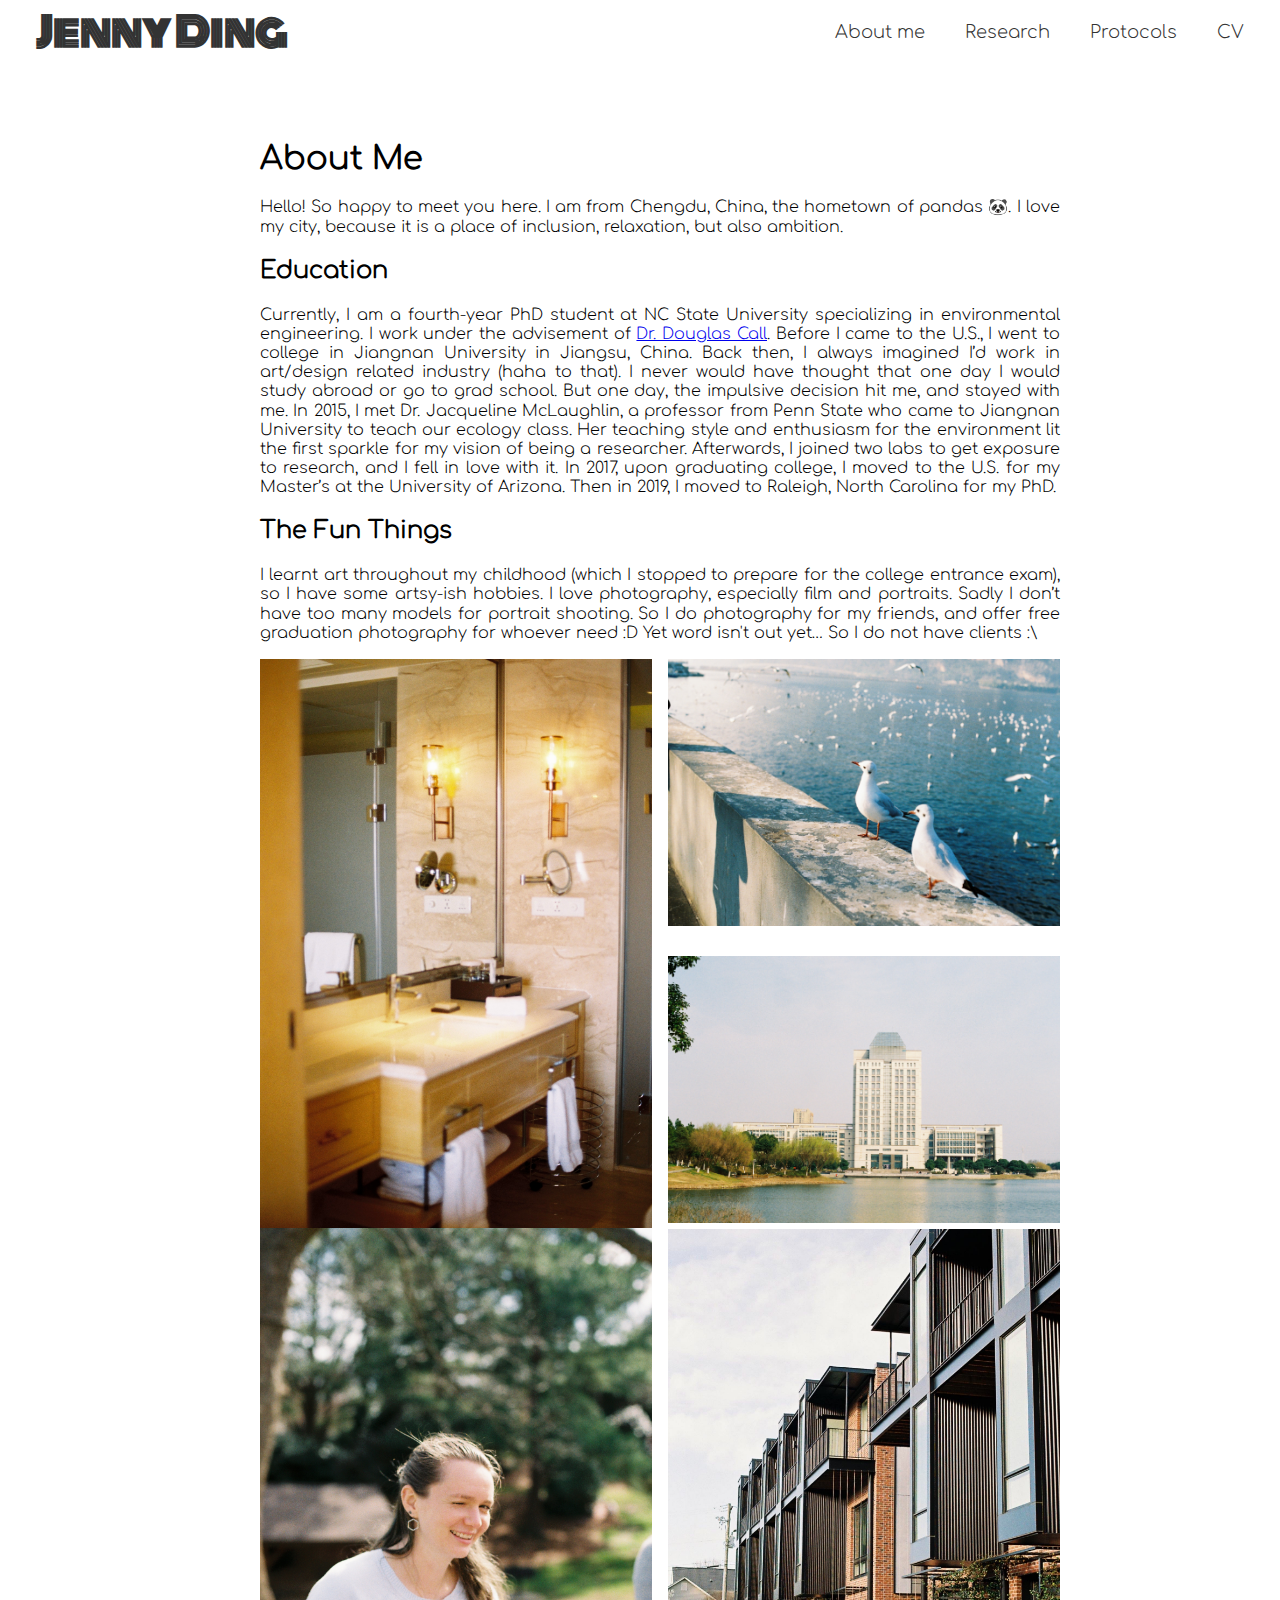
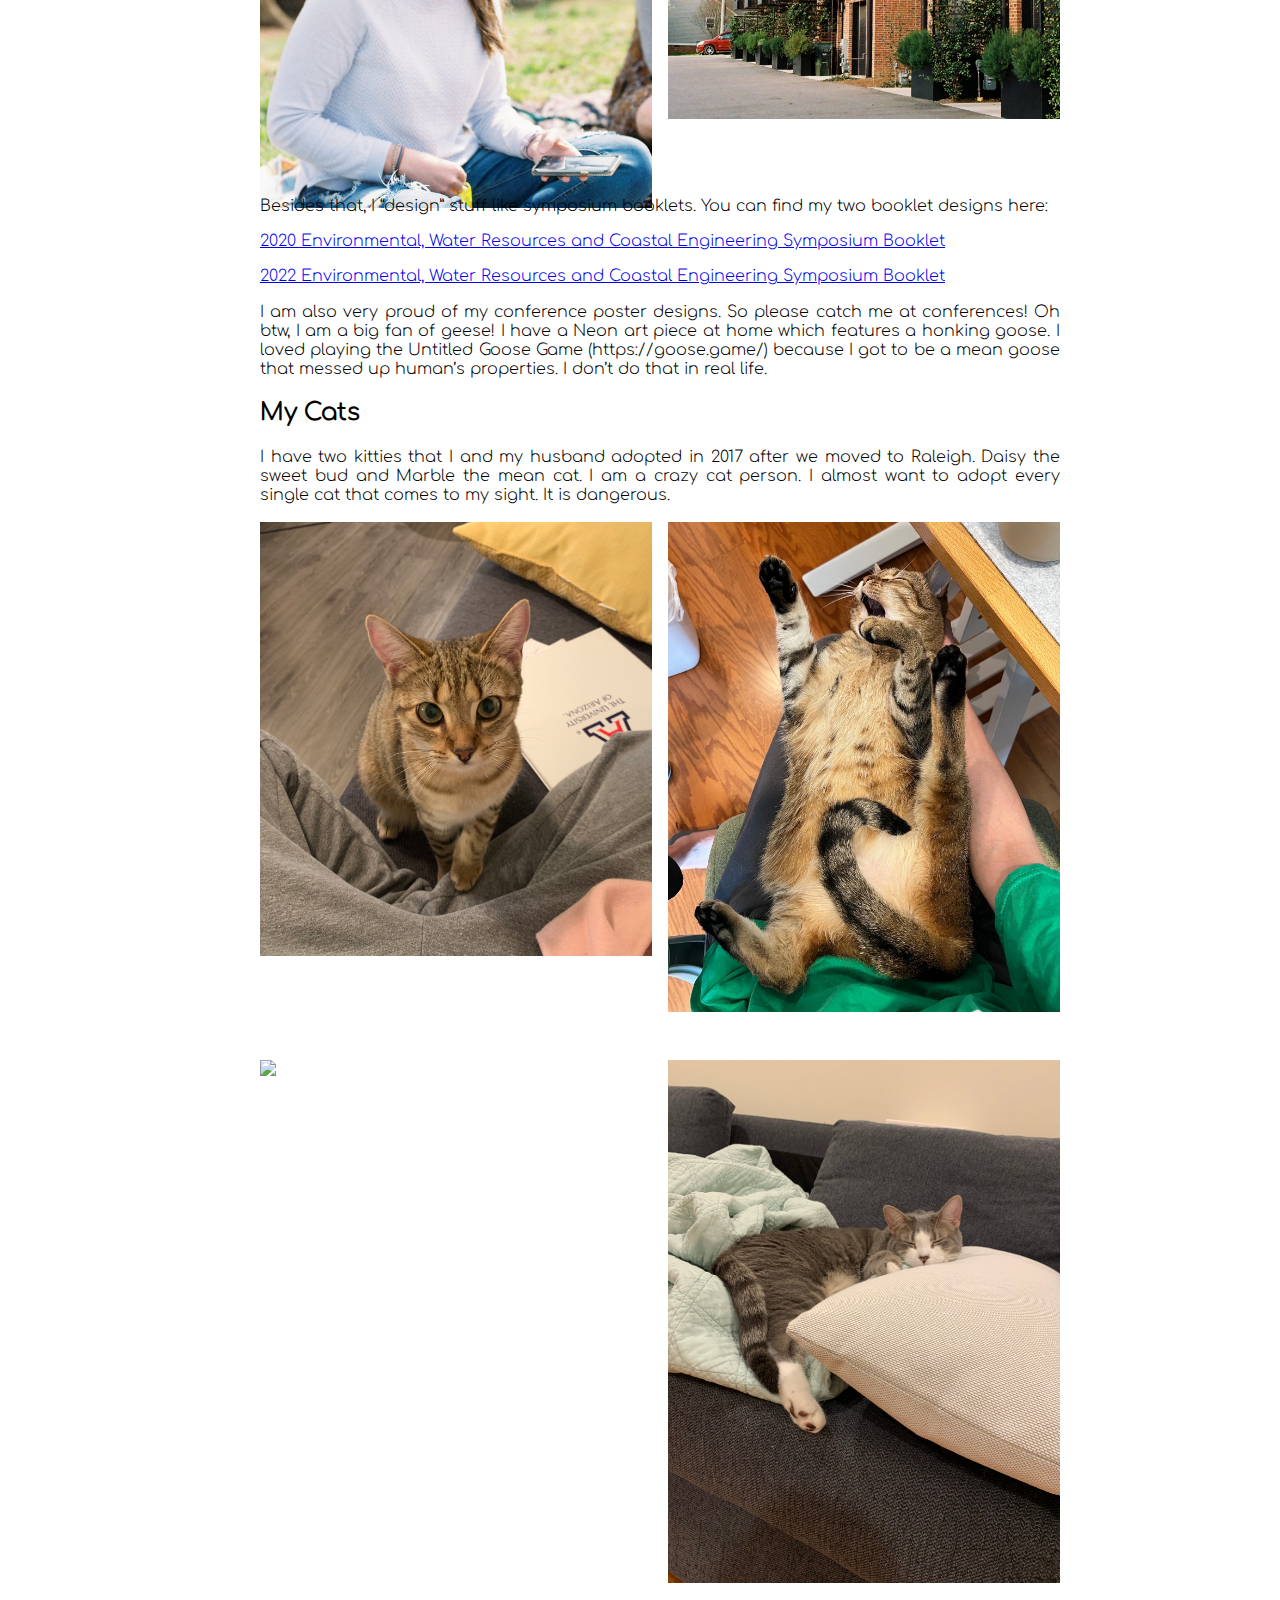
==== about.html @ 1777fb67 "Add protocols" ====
<!DOCTYPE html>
<html>

<head>
    <title>Jenny Ding</title>
    <meta name="viewport" content="width=device-width,initial-scale=1">
    <style>
        @import url('https://fonts.googleapis.com/css2?family=Monoton&display=swap');
    </style>
    <link rel="stylesheet" href="./styles.css">
</head>

<body>
    <div class="topnav">
        <a class="name" href="./index.html">Jenny Ding</a>
        <div class="restnav">
            <a href="https://drive.google.com/file/d/19vHNcDlh06zVqqDDx672sf7LNpRK-oci/view">CV</a>
            <a href="./protocols.html">Protocols</a>
            <a href="./research.html">Research</a>
            <a href="./about.html">About me</a>
        </div>
    </div>

    <div class="content">
        <div class="content-section">
            <h1>About Me</h1>
            <p>Hello! So happy to meet you here. I am from Chengdu, China, the hometown of pandas
                🐼. I love my city, because it is a place of inclusion, relaxation, but also
                ambition.
            </p>

            <h2>Education</h2>
            <p>Currently, I am a fourth-year PhD student at NC State University specializing in
                environmental engineering. I work under the advisement of <a
                    href="https://sites.google.com/ncsu.edu/the-call-lab/home">Dr. Douglas Call</a>.
                Before I came to the U.S., I went
                to college in Jiangnan University in Jiangsu, China. Back then, I always imagined I’d
                work in art/design related industry (haha to that). I never would have thought that one
                day I would study abroad or go to grad school. But one day, the impulsive decision hit
                me, and stayed with me. In 2015, I met Dr. Jacqueline McLaughlin, a professor from
                Penn State who came to Jiangnan University to teach our ecology class. Her teaching
                style and enthusiasm for the environment lit the first sparkle for my vision of being a
                researcher. Afterwards, I joined two labs to get exposure to research, and I fell in love
                with it. In 2017, upon graduating college, I moved to the U.S. for my Master’s at the
                University of Arizona. Then in 2019, I moved to Raleigh, North Carolina for my PhD.
            </p>

            <h2>The Fun Things</h2>
            <p>I learnt art throughout my childhood (which I stopped to prepare for the college entrance
                exam), so I have some artsy-ish hobbies. I love photography, especially film
                and portraits. Sadly I don’t have too many models for portrait shooting. So I do
                photography for my friends, and offer free graduation photography for whoever need :D
                Yet word isn't out yet… So I do not have clients :\
            </p>
            <p>

            <div class="photo-grid">
                <img class="washroom" src="./assets/washroom.jpg" />
                <img class="birds" src="./assets/birds.jpg" />
                <img class="school" src="./assets/school.jpg" />
                <img class="friend" src="./assets/friend.jpg" />
                <img class="houses" src="./assets/houses.jpg" />
            </div>
            </p>
            <p>
                Besides that, I “design” stuff like symposium booklets. You can find my two booklet
                designs here:
            </p>
            <p>
                <a href="https://www.ccee.ncsu.edu/wp-content/uploads/2020/03/EWC-Symposium-Booklet-E-
                Version.pdf">2020 Environmental, Water Resources and Coastal Engineering Symposium Booklet</a>
            </p>
            <p>
                <a href="https://www.ccee.ncsu.edu/wp-content/uploads/2022/03/EWC-Symposium-Booklet-E-
                version.pdf">2022 Environmental, Water Resources and Coastal Engineering Symposium Booklet</a>
            </p>
            </p>
            <p>
                I am also very proud of my conference poster designs. So please catch me at
                conferences!

                Oh btw, I am a big fan of geese! I have a Neon art piece at home which features a
                honking goose. I loved playing the Untitled Goose Game (https://goose.game/) because
                I got to be a mean goose that messed up human’s properties. I don’t do that in real life.
            </p>

            <h2>My Cats</h2>
            <p>
                I have two kitties that I and my husband adopted in 2017 after we moved to Raleigh.
                Daisy the sweet bud and Marble the mean cat. I am a crazy cat person. I almost want to
                adopt every single cat that comes to my sight. It is dangerous.
            </p>
            <div class="kitty-grid">
                <img class="daisy1" src="./assets/daisy1.jpg" />
                <img class="daisy2" src="./assets/daisy2.jpg" />
                <img class="marble1" src="./assets/marble1.jpg" />
                <img class="marble2" src="./assets/marble2.jpg" />
            </div>
        </div>
    </div>
</body>

</html>
---- styles.css ----
@font-face {
	font-family: "Comfortaa Light";
	src: url('Comfortaa-Light.ttf');
}

@font-face {
	font-family: "Source Code Pro Light";
	src: url('SourceCodePro-Light.ttf');
}

html {
	height: 100%;
}

* {
	box-sizing: border-box;
	border: none;
	font-family: "Comfortaa Light", sans-serif;
	margin: 0;
	padding: 0;
	line-height: 1.2;
}

p {
	margin-bottom: 16px;
}

menu, ol, ul, li {
	padding-left: 0;
}

.home-container {
	position: relative;
	padding-top: 200px;
}

.major {
	display: flex;
	flex-direction: column;
	align-items: center;
}

.major h1 {
	color: #484855;
	font-family: "Source Code Pro Light"
}

.major h4 {
	padding-top: 10px;
	color: #484855;
	font-family: "Source Code Pro Light"
}

.profile-pic {
	width: 200px;
	margin-bottom: 23px;
}

.external-links {
	display: flex;
	flex-direction: row;
	justify-content: center;
	margin: 10px 0;
	padding-top: 22px;
}

.external-links a {
	text-decoration: none;
	padding: 0 10px;
	margin: 19px 0;
	color: #485455;
}

.page-links {
	display: flex;
	flex-direction: row;
	justify-content: center;
	padding-top: 22px;
}

.page-links ul li {
	display: inline-block;
	margin: 0px 23px;
	padding: 2px;
	border-radius: 4px;
}

.page-links ul li a {
	text-decoration: none;
	color: #9abac1fa;
	font-family: "Source Code Pro Light"
}

.sidebar {
	position: fixed;
	width: 200px;
	height: calc(100% - 120px);
	left: 50px;
	overflow: auto;
	padding-top: 180px;
}
.sidebar ul {
	margin-top: 16px;
	list-style-type: none;
	padding: 0;
}
.sidebar ul li a {
	display: block;
	padding: 10px 20px;
	color: #333;
	text-decoration: none;
}
.sidebar ul li a:hover {
	background-color: #ddd;
}
.content {
	margin-left: 260px;
	padding: 0px 0px 100px 0px;
	width: 800px;
	margin-right: auto;
	position: relative;
	top: 100px;
}

.content div {
	scroll-margin-top: 140px;
}

.topnav {
	overflow: hidden;
	position: fixed;
	top: 0;
	width: 100%;
	padding: 20px 16px;
	box-sizing: border-box;
	background-color: white;
	z-index: 9999;
}

.restnav {
	display: flex;
	flex-direction: row-reverse;
}

.topnav a {
	float: right;
	display: block;
	color: #333;
	padding: 0 20px;
	font-size: 18px;
	text-decoration: none;
	line-height: 24px;
}

.topnav .name {
	float: left;
	font-size: 40px;
	font-weight: bold;
	font-family: 'Monoton', cursive;
}

.content-section {
	margin-top: 40px;
}

.content-section h1 {
	margin: 20px 0px;
}

.content-section h2 {
	margin: 20px 0px;
}

.content-section p {
	text-align: justify;
	text-justify: inter-word;
}

/* About Gallery */
.photo-grid{
	display: grid;
	gap: 1rem;
	grid-template-columns: 1fr 1fr;
	grid-template-rows: 1fr 1fr 1fr 1fr;
	height: 1122px;
}

.photo-grid img {
	width: 100%;
	object-fit: cover;
	min-width: 0;
	min-height: 0;
}

.kitty-grid{
	display: grid;
	gap: 1rem;
	grid-template-columns: 1fr 1fr;
	grid-template-rows: 1fr 1fr ;
}

.kitty-grid img {
	width: 100%;
}

.washroom {
	grid-row: 1 / 2;
	grid-column: 1 / 2;
} 

.birds {
	grid-row: 1 / 2;
	grid-column: 2 / 3;
}

.school {
	grid-row: 2 / 3;
	grid-column: 2 / 3;
	margin-top: 13px;
}

.friend {
	grid-row: 3 / -1;
	grid-column: 1 / 2;
}

.houses {
	grid-row: 3 / -1;
	grid-column: 2 / 3;
	margin-top: 1px;
}

@media screen and (max-width: 768px) {

	.container {
		padding-top: 100px;
	}

	.page-links {
		font-size: 12px;
	}

	.sidebar {
		display: none;
	}
	
	.topnav {
		display: flex;
		flex-direction: column;
		align-items: center;
	}

	.topnav .name {
		margin-bottom: 20px;
	}

	.topnav a {
		margin: 4px 0px;
		font-size: 14px;
		padding: 0px 15px;
	}

	.content {
		margin-left: 0px;
		padding: 0px 25px;
		top: 0px;
		width: revert;
	}

	.content div:first-child {
		padding-top: 115px;
	}

	.content-section h2 {
		text-align: center;
	}

	.photo-grid {
		display: block;
		width: 100%;
		height: revert;
	}

	.kitty-grid{
		display: block;
		width: 100%;
	}
}
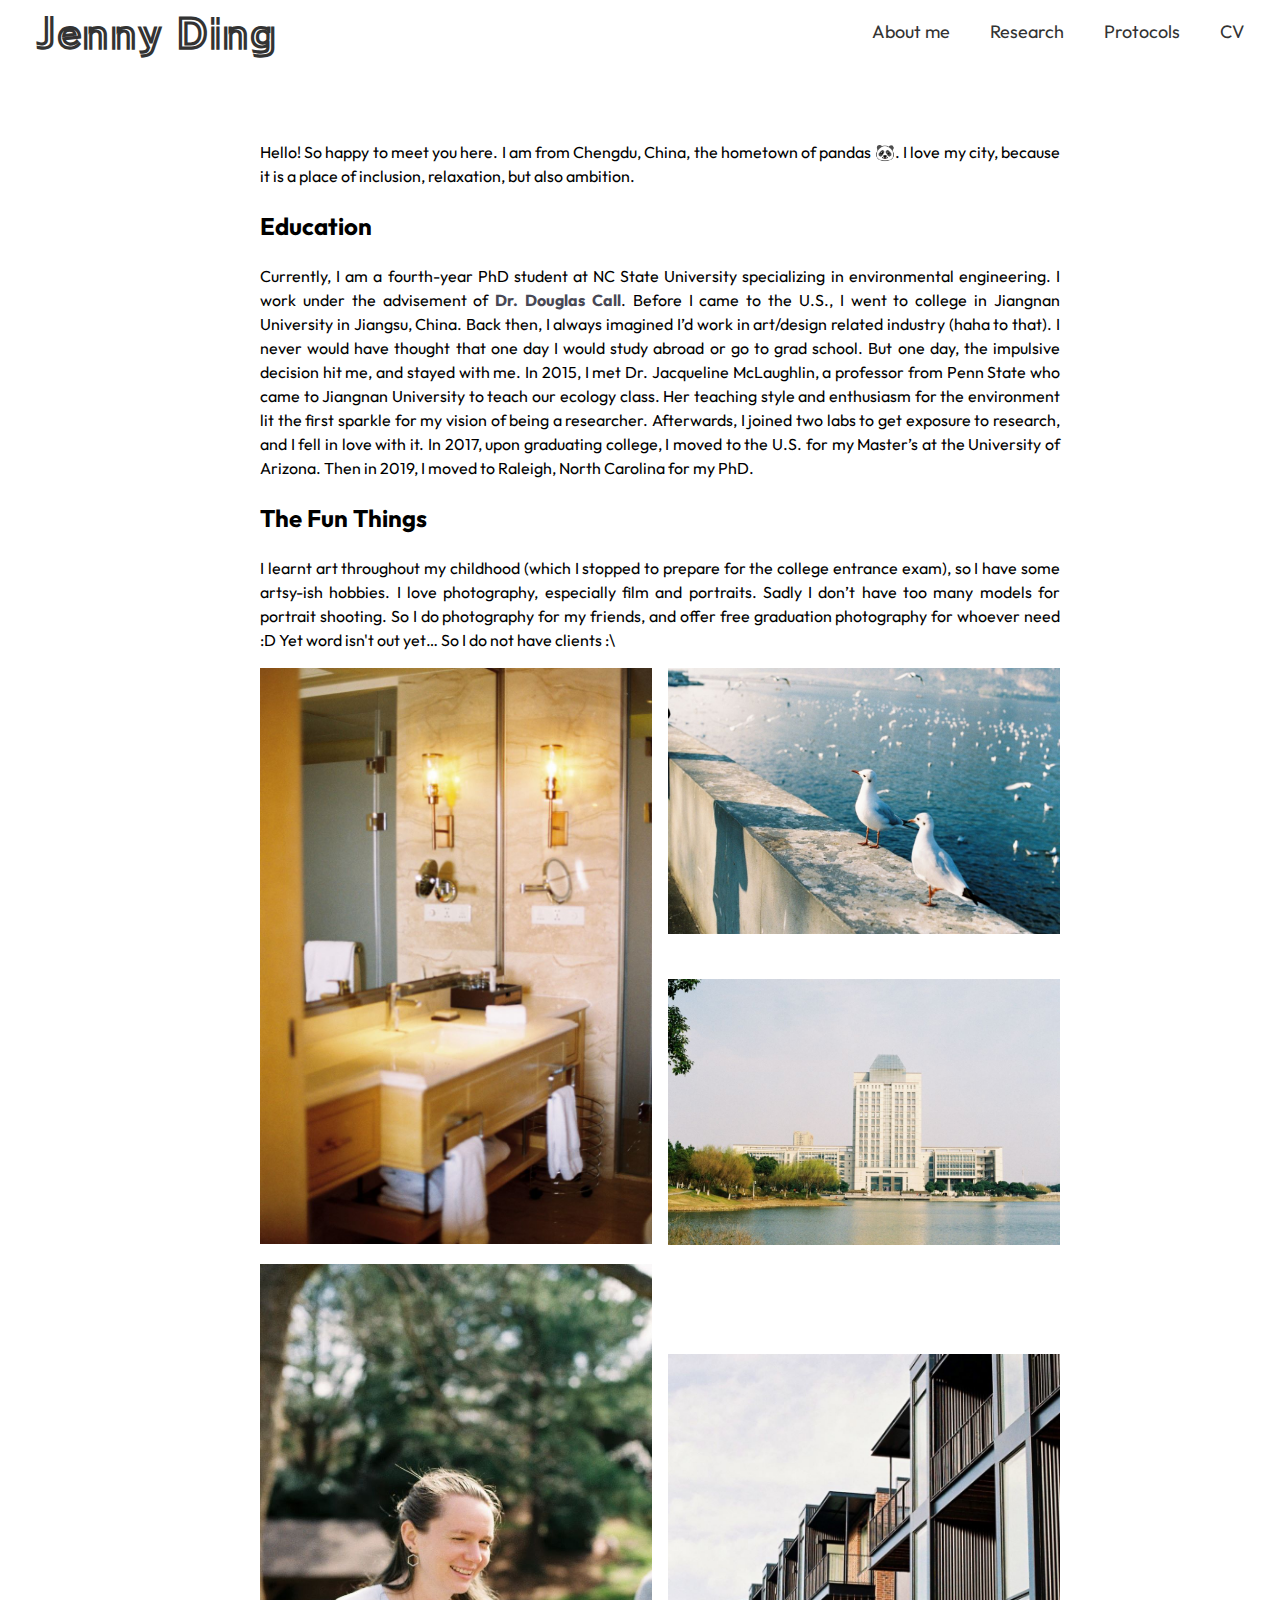
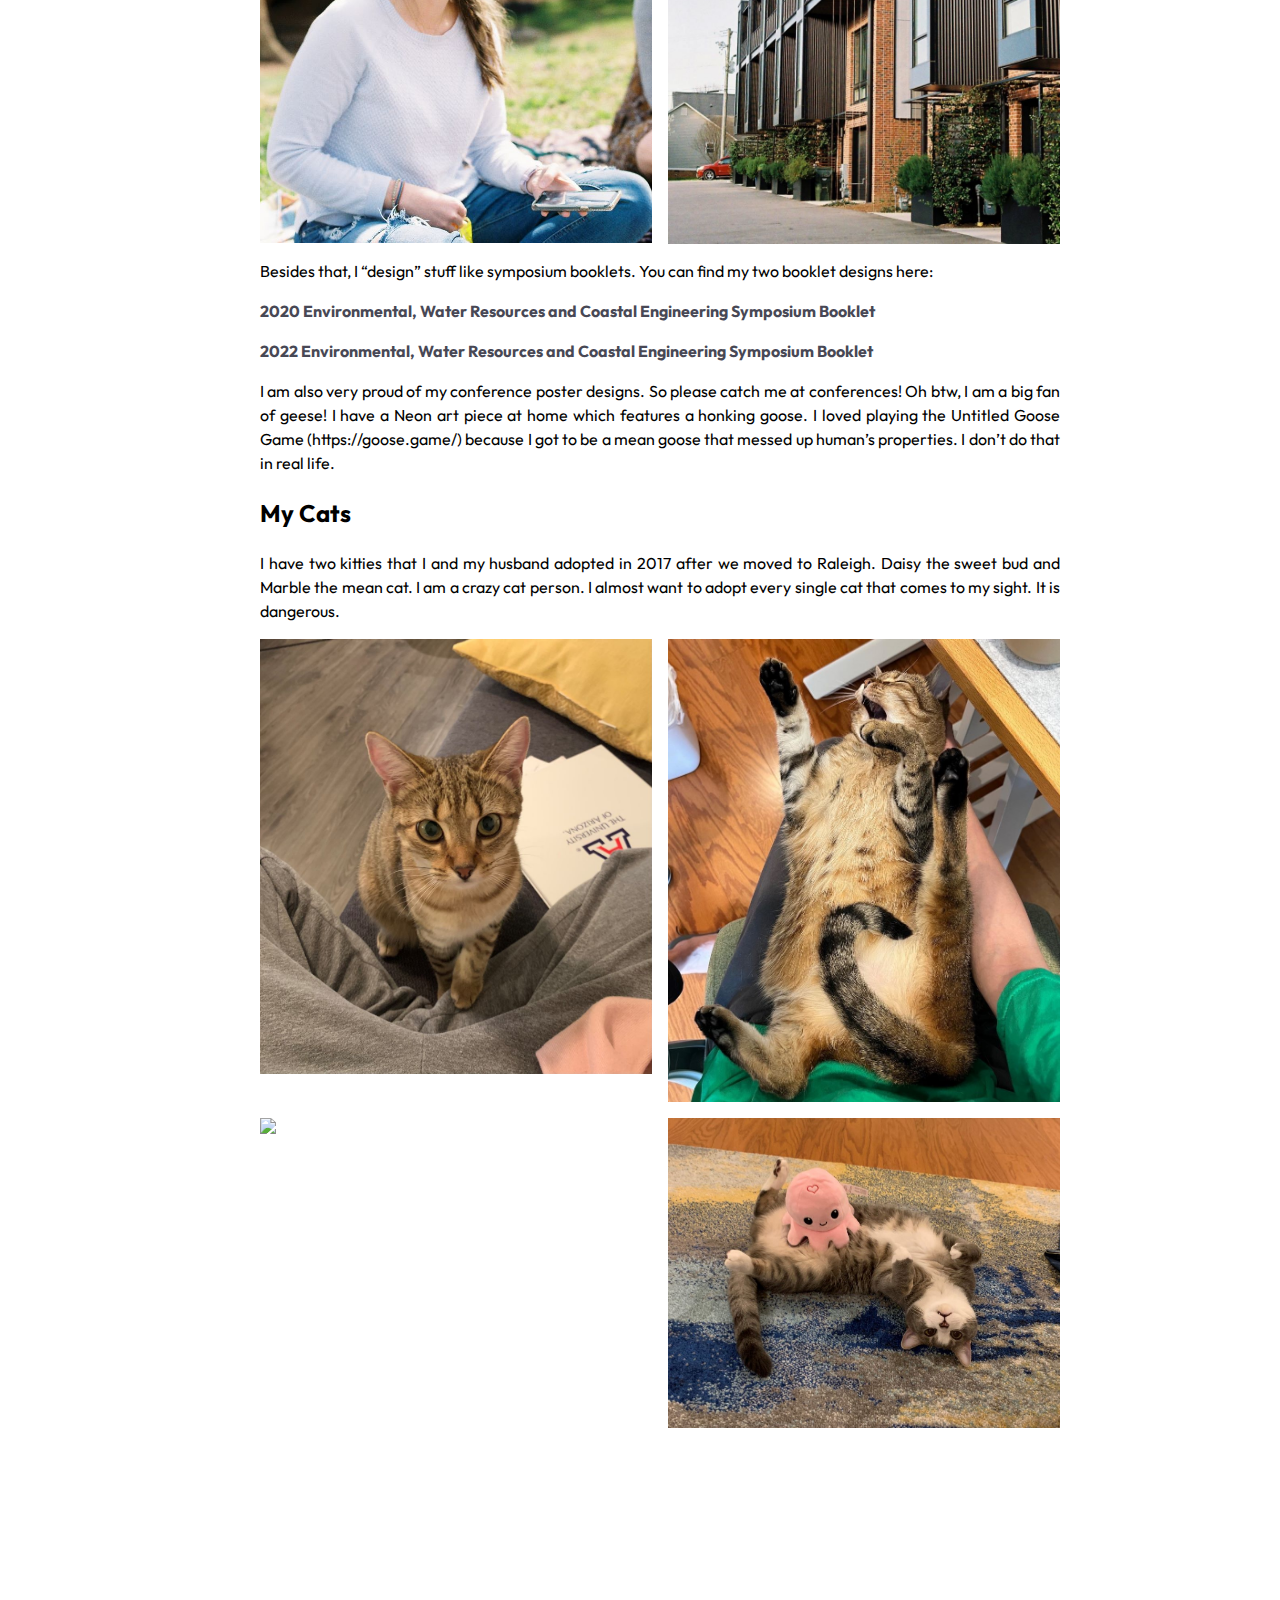
==== commit 1ee84b9e: "Make images smaller" ====
--- a/about.html
+++ b/about.html
@@ -5,9 +5,10 @@
     <title>Jenny Ding</title>
     <meta name="viewport" content="width=device-width,initial-scale=1">
     <style>
-        @import url('https://fonts.googleapis.com/css2?family=Monoton&display=swap');
+        @import url('https://fonts.googleapis.com/css2?family=Train+One&display=swap');
     </style>
     <link rel="stylesheet" href="./styles.css">
+    <link href="https://fonts.googleapis.com/css2?family=Outfit:wght@300&display=swap" rel="stylesheet">
 </head>
 
 <body>
@@ -23,7 +24,6 @@
 
     <div class="content">
         <div class="content-section">
-            <h1>About Me</h1>
             <p>Hello! So happy to meet you here. I am from Chengdu, China, the hometown of pandas
                 🐼. I love my city, because it is a place of inclusion, relaxation, but also
                 ambition.
--- a/styles.css
+++ b/styles.css
@@ -15,10 +15,10 @@
 * {
 	box-sizing: border-box;
 	border: none;
-	font-family: "Comfortaa Light", sans-serif;
+	font-family: "Outfit", sans-serif;
 	margin: 0;
 	padding: 0;
-	line-height: 1.2;
+	line-height: 1.5;
 }
 
 p {
@@ -28,6 +28,12 @@
 menu, ol, ul, li {
 	padding-left: 0;
 }
+
+sub {
+    line-height: 0;
+    vertical-align: sub;
+}
+
 
 .home-container {
 	position: relative;
@@ -87,7 +93,7 @@
 
 .page-links ul li a {
 	text-decoration: none;
-	color: #9abac1fa;
+	color: #53bdcffa;
 	font-family: "Source Code Pro Light"
 }
 
@@ -113,6 +119,7 @@
 .sidebar ul li a:hover {
 	background-color: #ddd;
 }
+
 .content {
 	margin-left: 260px;
 	padding: 0px 0px 100px 0px;
@@ -124,6 +131,16 @@
 
 .content div {
 	scroll-margin-top: 140px;
+}
+
+.content a {
+	text-decoration: none;
+	color: #484855;
+	font-weight: bold;
+}
+
+.content a:hover {
+	text-decoration: underline;
 }
 
 .topnav {
@@ -156,7 +173,7 @@
 	float: left;
 	font-size: 40px;
 	font-weight: bold;
-	font-family: 'Monoton', cursive;
+	font-family: 'Train One', cursive;
 }
 
 .content-section {
@@ -174,6 +191,10 @@
 .content-section p {
 	text-align: justify;
 	text-justify: inter-word;
+}
+
+.research {
+	width: 100%;
 }
 
 /* About Gallery */
@@ -182,7 +203,7 @@
 	gap: 1rem;
 	grid-template-columns: 1fr 1fr;
 	grid-template-rows: 1fr 1fr 1fr 1fr;
-	height: 1122px;
+	height: 1175px;
 }
 
 .photo-grid img {
@@ -227,7 +248,7 @@
 .houses {
 	grid-row: 3 / -1;
 	grid-column: 2 / 3;
-	margin-top: 1px;
+	margin-top: 90px;
 }
 
 @media screen and (max-width: 768px) {
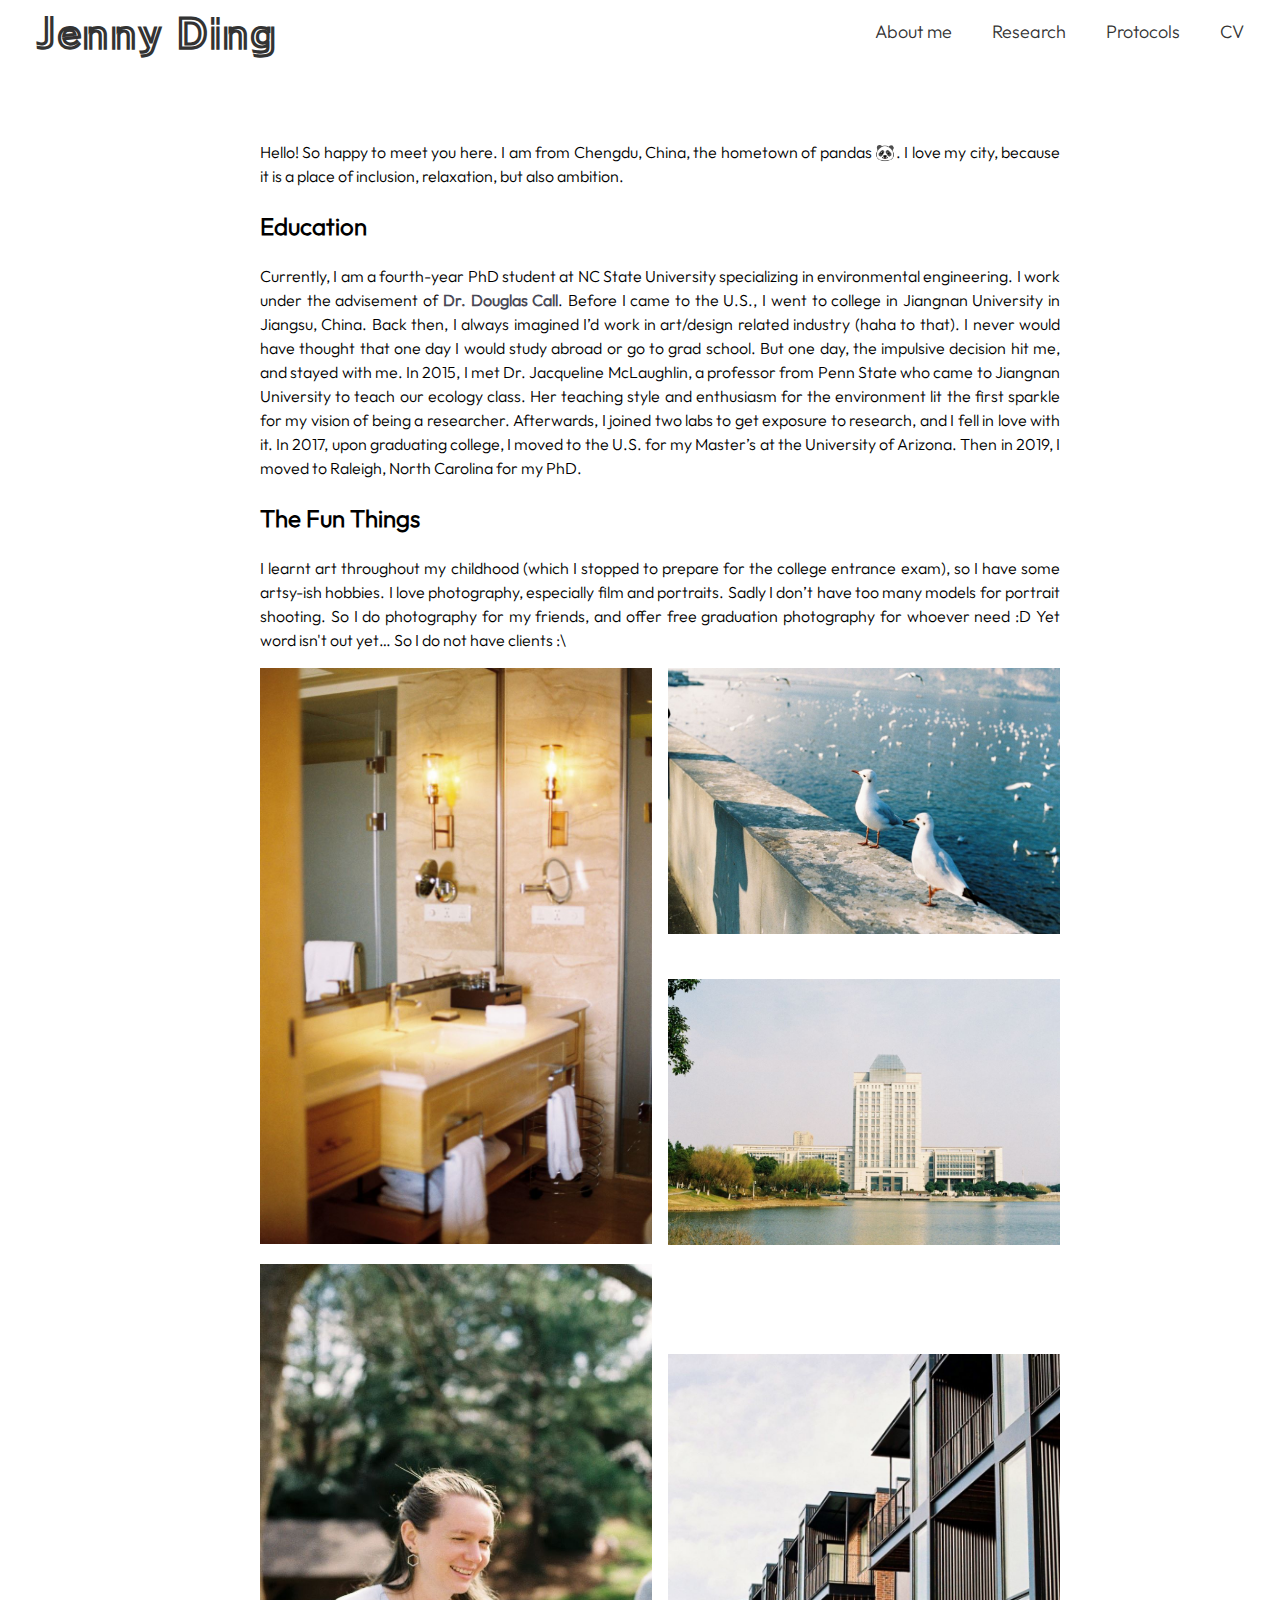
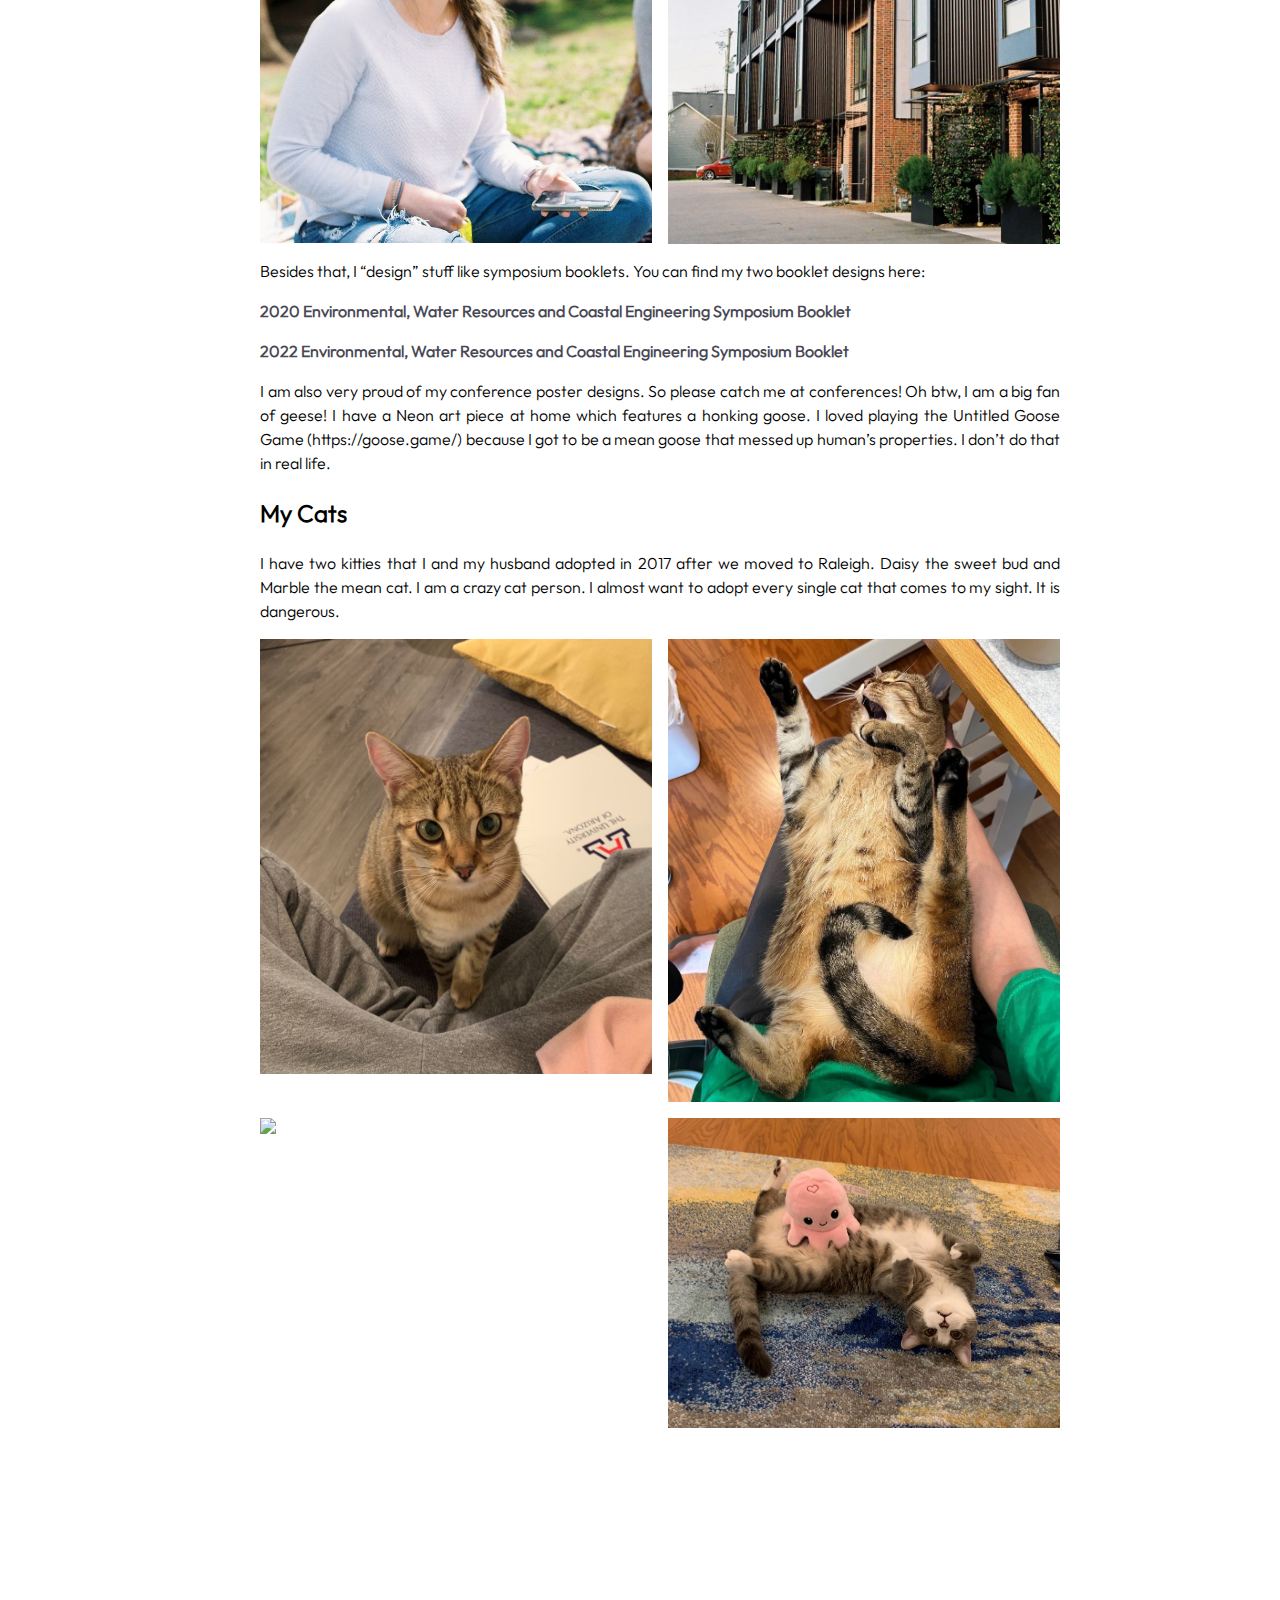
==== commit 236af967: "Change font to outfit" ====
--- a/about.html
+++ b/about.html
@@ -4,11 +4,7 @@
 <head>
     <title>Jenny Ding</title>
     <meta name="viewport" content="width=device-width,initial-scale=1">
-    <style>
-        @import url('https://fonts.googleapis.com/css2?family=Train+One&display=swap');
-    </style>
     <link rel="stylesheet" href="./styles.css">
-    <link href="https://fonts.googleapis.com/css2?family=Outfit:wght@300&display=swap" rel="stylesheet">
 </head>
 
 <body>
@@ -67,12 +63,12 @@
                 designs here:
             </p>
             <p>
-                <a href="https://www.ccee.ncsu.edu/wp-content/uploads/2020/03/EWC-Symposium-Booklet-E-
-                Version.pdf">2020 Environmental, Water Resources and Coastal Engineering Symposium Booklet</a>
+                <a href="https://www.ccee.ncsu.edu/wp-content/uploads/2020/03/EWC-Symposium-Booklet-E-Version.pdf">
+                    2020 Environmental, Water Resources and Coastal Engineering Symposium Booklet</a>
             </p>
             <p>
-                <a href="https://www.ccee.ncsu.edu/wp-content/uploads/2022/03/EWC-Symposium-Booklet-E-
-                version.pdf">2022 Environmental, Water Resources and Coastal Engineering Symposium Booklet</a>
+                <a href="https://www.ccee.ncsu.edu/wp-content/uploads/2022/03/EWC-Symposium-Booklet-E-version.pdf">
+                    2022 Environmental, Water Resources and Coastal Engineering Symposium Booklet</a>
             </p>
             </p>
             <p>
--- a/styles.css
+++ b/styles.css
@@ -1,6 +1,10 @@
 @font-face {
-	font-family: "Comfortaa Light";
-	src: url('Comfortaa-Light.ttf');
+	font-family: "Train One";
+	src: url('TrainOne-Regular.ttf');
+}
+@font-face {
+	font-family: "Outfit Light";
+	src: url('Outfit-Light.ttf');
 }
 
 @font-face {
@@ -15,7 +19,7 @@
 * {
 	box-sizing: border-box;
 	border: none;
-	font-family: "Outfit", sans-serif;
+	font-family: "Outfit Light", sans-serif;
 	margin: 0;
 	padding: 0;
 	line-height: 1.5;
@@ -37,7 +41,7 @@
 
 .home-container {
 	position: relative;
-	padding-top: 200px;
+	padding-top: 150px;
 }
 
 .major {
@@ -48,13 +52,13 @@
 
 .major h1 {
 	color: #484855;
-	font-family: "Source Code Pro Light"
+	font-family: "Outfit Light"
 }
 
 .major h4 {
 	padding-top: 10px;
 	color: #484855;
-	font-family: "Source Code Pro Light"
+	font-family: "Outfit Light"
 }
 
 .profile-pic {
@@ -94,7 +98,7 @@
 .page-links ul li a {
 	text-decoration: none;
 	color: #53bdcffa;
-	font-family: "Source Code Pro Light"
+	font-family: "Outfit Light"
 }
 
 .sidebar {
@@ -173,7 +177,7 @@
 	float: left;
 	font-size: 40px;
 	font-weight: bold;
-	font-family: 'Train One', cursive;
+	font-family: 'Train One';
 }
 
 .content-section {
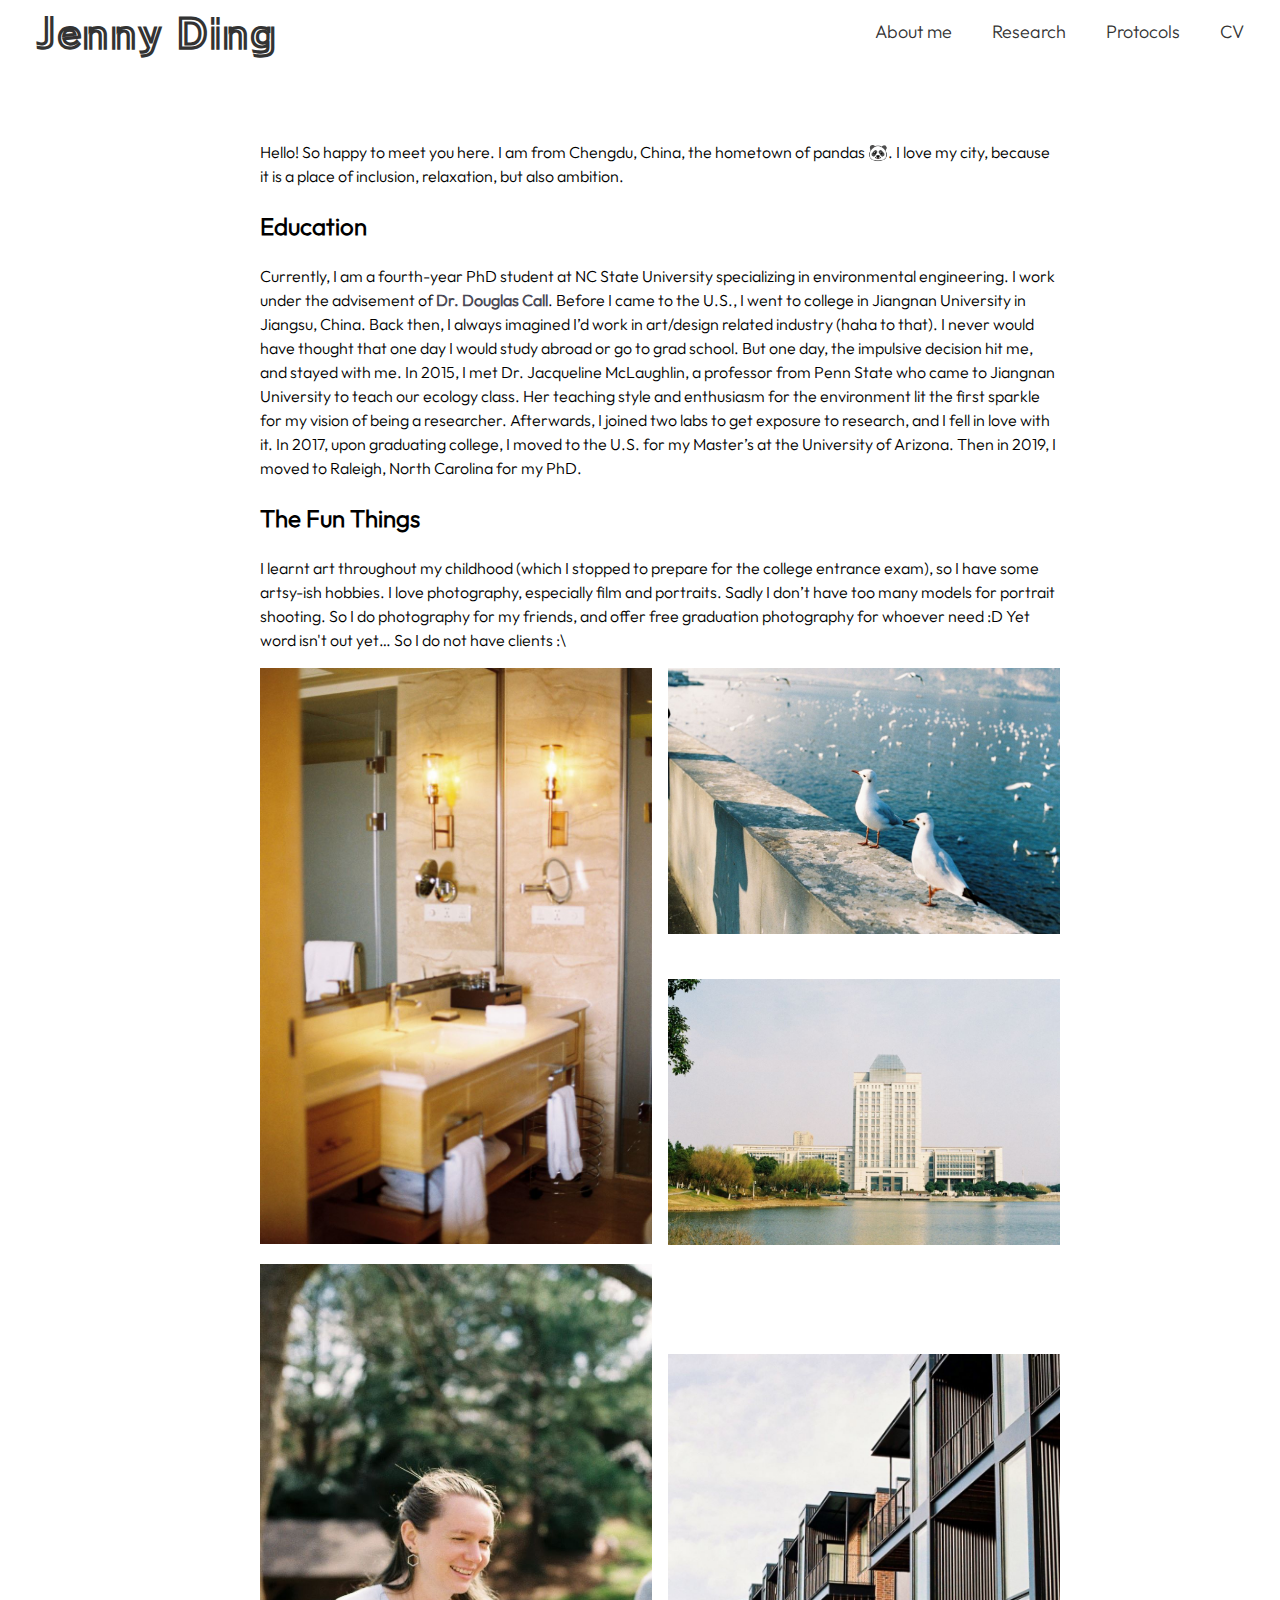
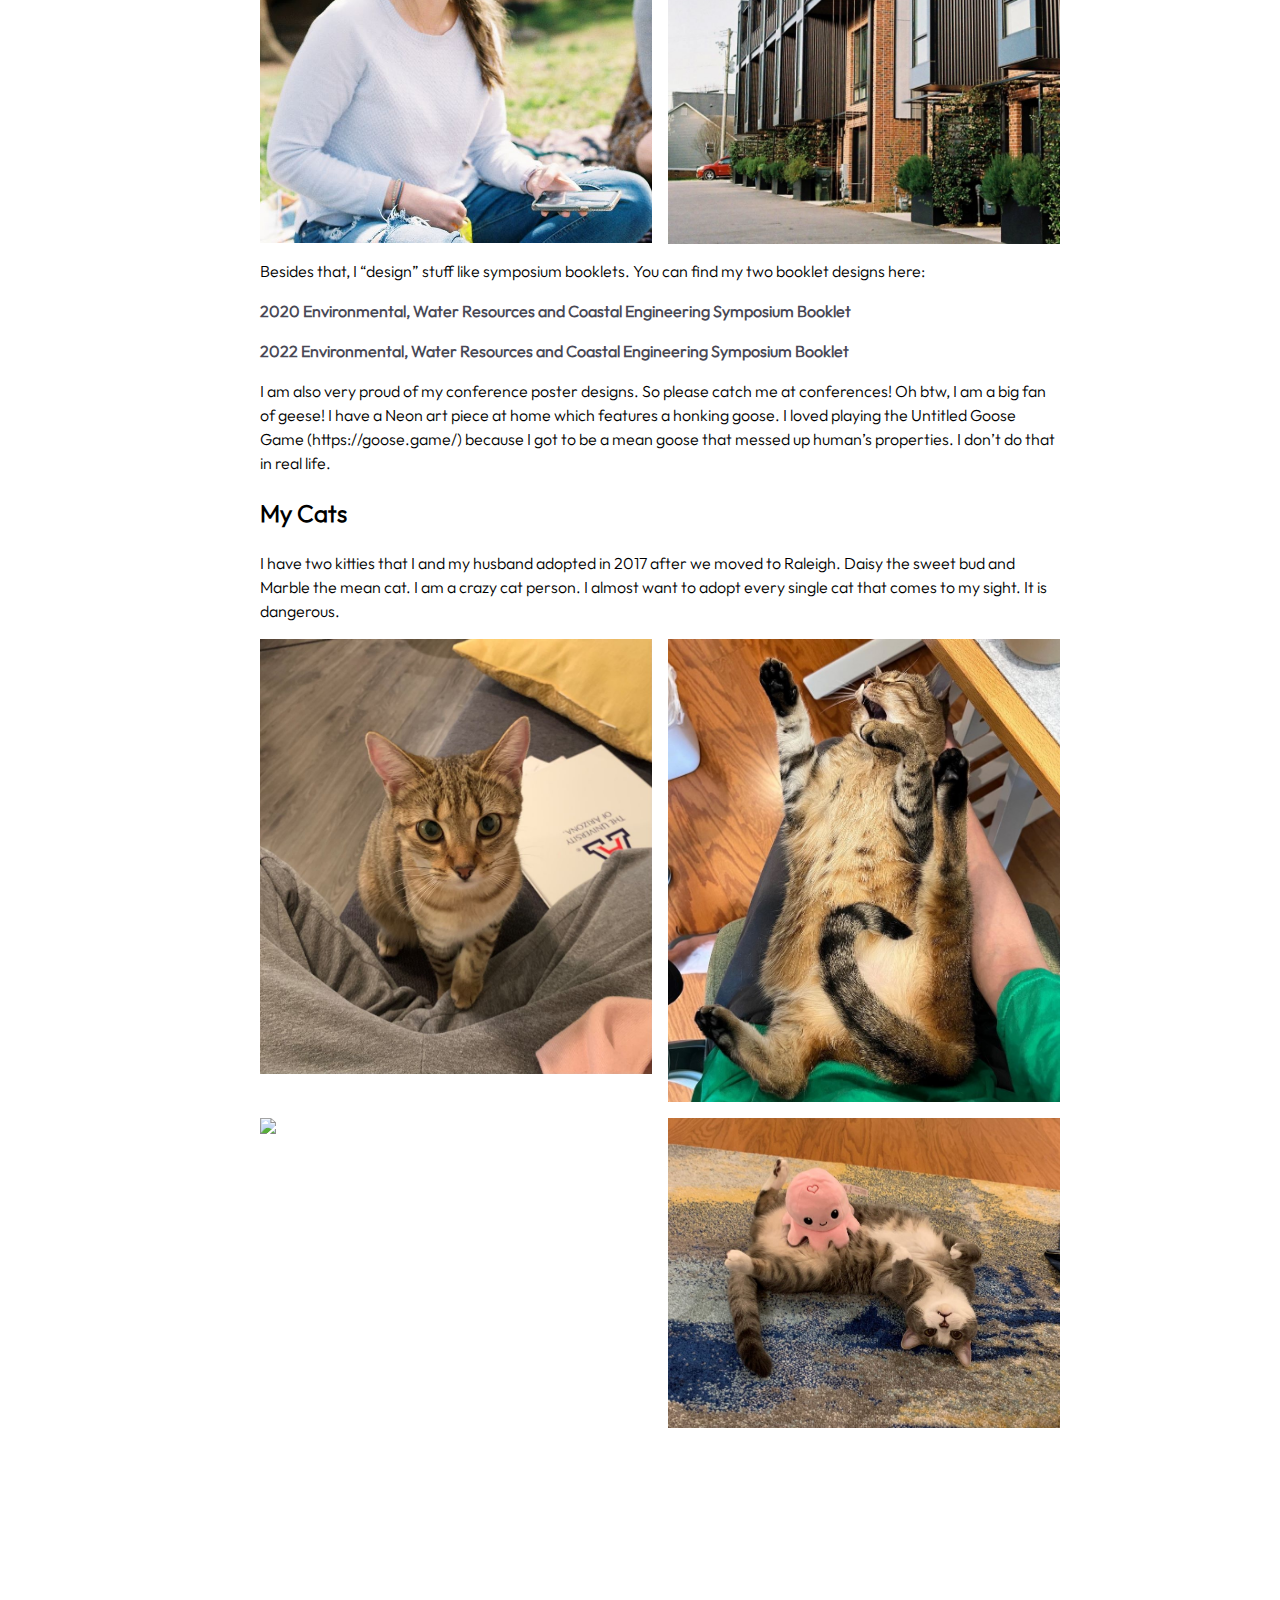
==== commit 060fd384: "Add favicon" ====
--- a/about.html
+++ b/about.html
@@ -5,6 +5,7 @@
     <title>Jenny Ding</title>
     <meta name="viewport" content="width=device-width,initial-scale=1">
     <link rel="stylesheet" href="./styles.css">
+    <link rel="shortcut icon" type="image/x-icon" href="./assets/favicon.ico">
 </head>
 
 <body>
--- a/styles.css
+++ b/styles.css
@@ -44,6 +44,12 @@
 	padding-top: 150px;
 }
 
+.woops {
+	display: flex;
+	flex-direction: column;
+	align-items: center;
+	padding-top: 150px;
+}
 .major {
 	display: flex;
 	flex-direction: column;
@@ -180,6 +186,10 @@
 	font-family: 'Train One';
 }
 
+.scholarships {
+	text-align: right !important;
+}
+
 .content-section {
 	margin-top: 40px;
 }
@@ -190,11 +200,6 @@
 
 .content-section h2 {
 	margin: 20px 0px;
-}
-
-.content-section p {
-	text-align: justify;
-	text-justify: inter-word;
 }
 
 .research {
@@ -255,14 +260,33 @@
 	margin-top: 90px;
 }
 
+@media screen and (max-width: 992px) {
+	.content {
+		padding: 0px 30px 100px 30px;
+		width: revert;
+		margin-left: 0px;
+	}
+
+	.sidebar {
+		display: none;
+	}
+}
 @media screen and (max-width: 768px) {
+
+	.home-container {
+		padding-top: 80px;
+	}
 
 	.container {
 		padding-top: 100px;
 	}
 
 	.page-links {
-		font-size: 12px;
+		font-size: 15px;
+	}
+
+	.page-links ul li {
+		margin: 0px 10px;
 	}
 
 	.sidebar {
@@ -287,7 +311,7 @@
 
 	.content {
 		margin-left: 0px;
-		padding: 0px 25px;
+		padding: 0px 25px 40px 25px;
 		top: 0px;
 		width: revert;
 	}
@@ -310,4 +334,13 @@
 		display: block;
 		width: 100%;
 	}
+
+	.school {
+		margin-top: revert;
+	}
+
+	.houses {
+		margin-top: revert;
+	}
+
 }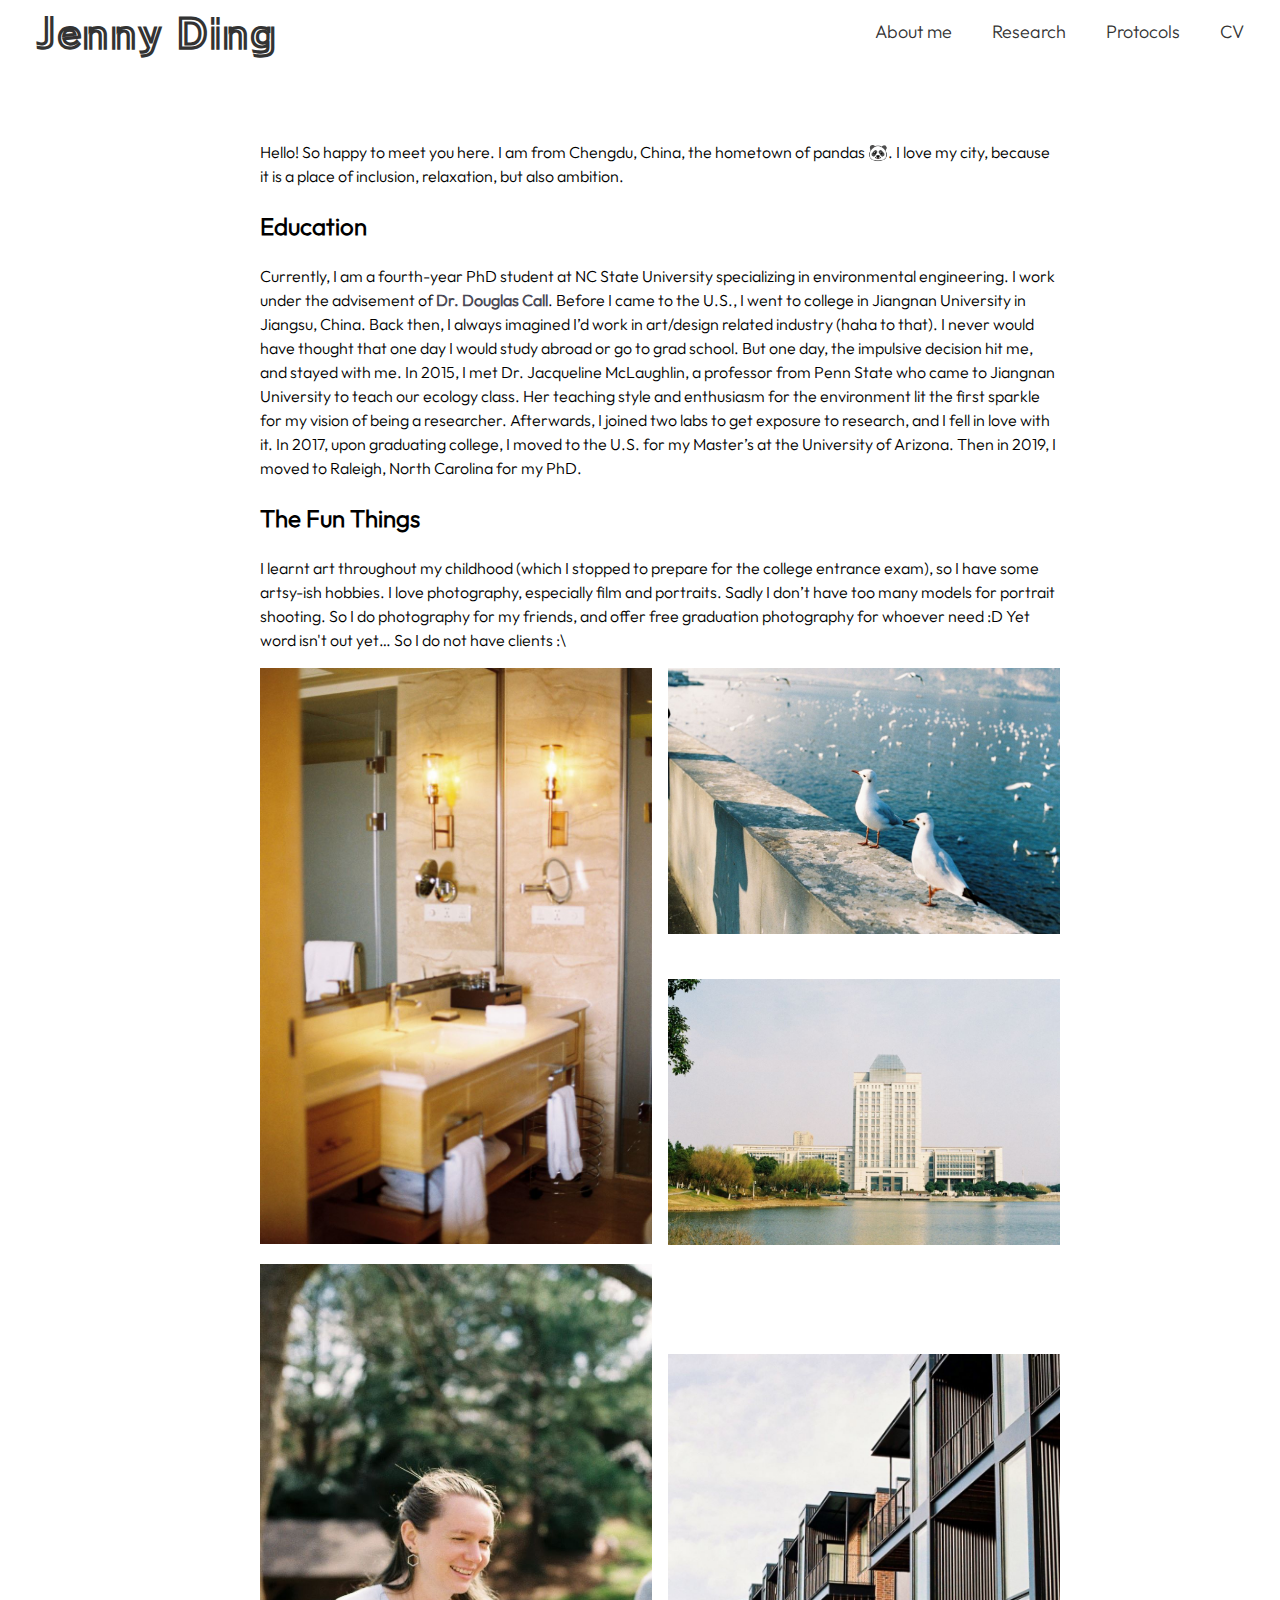
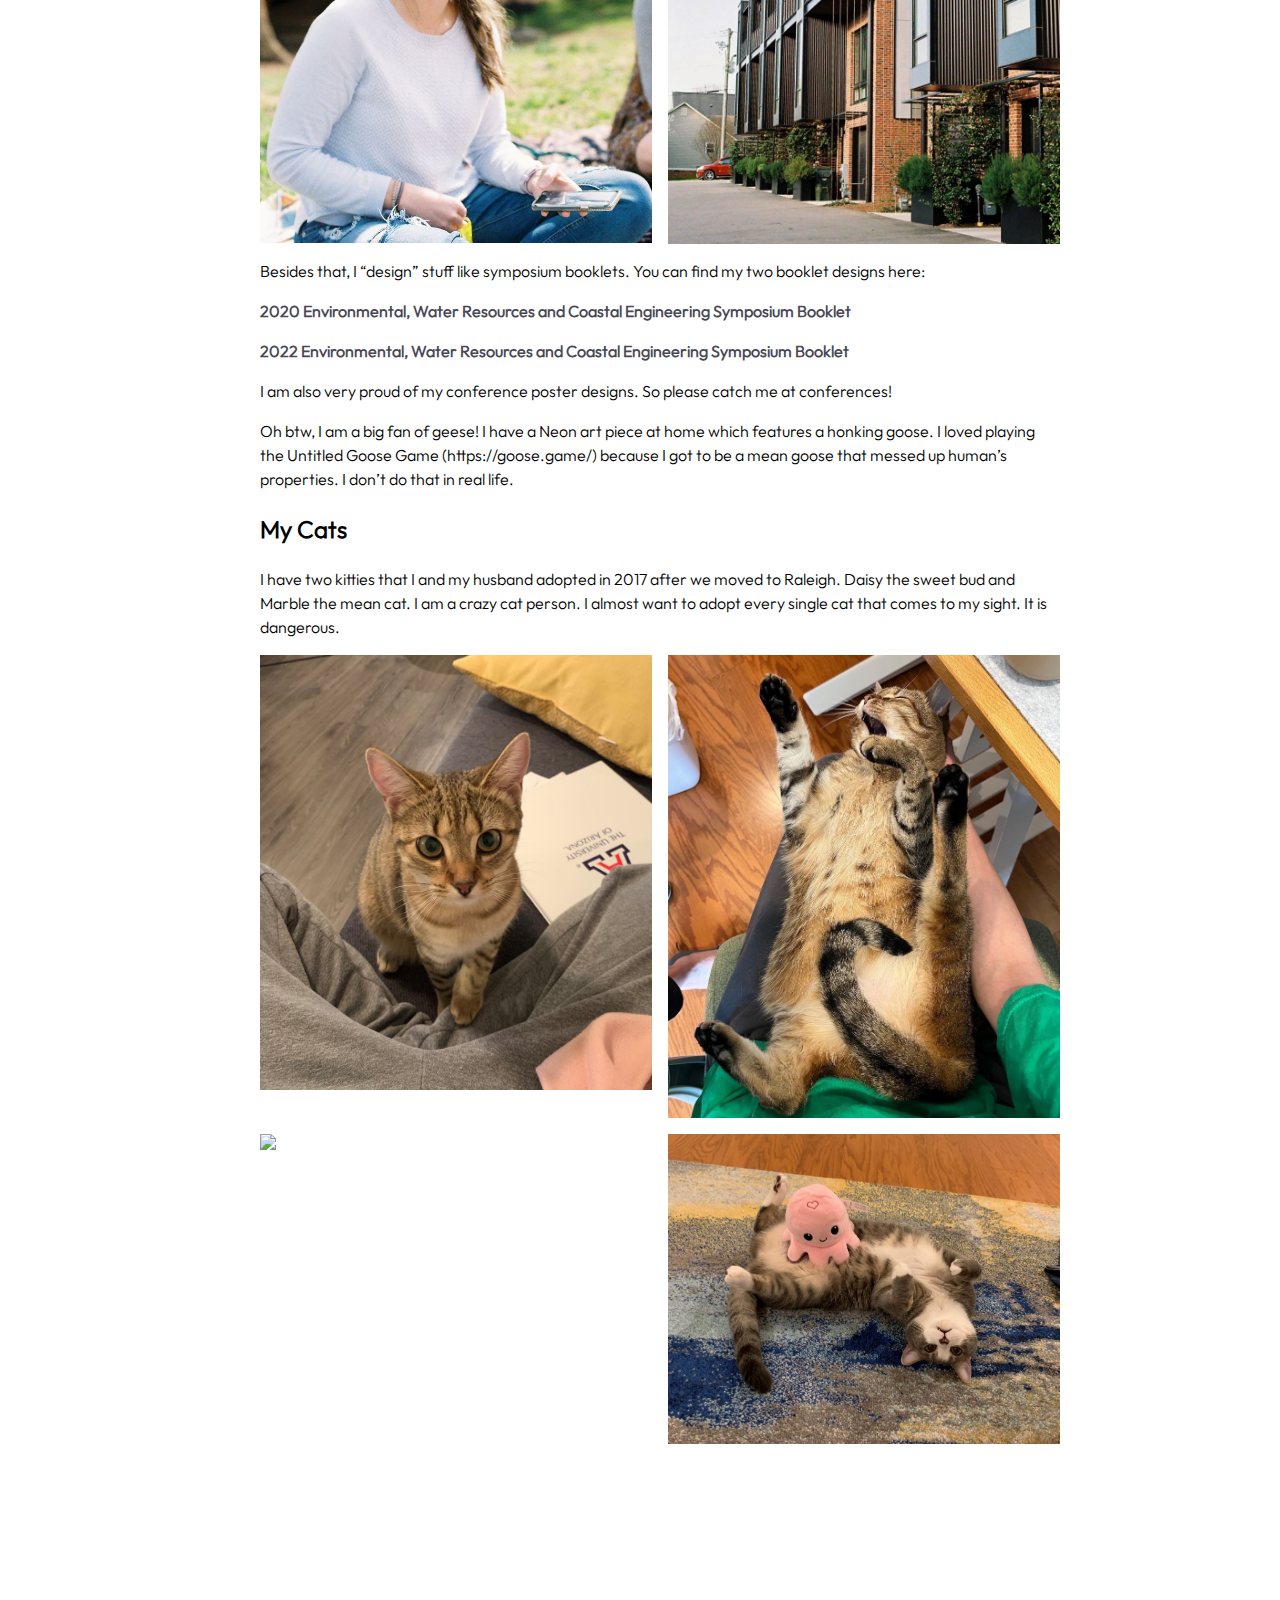
==== commit 2f3ce2fd: "Fix formatting" ====
--- a/about.html
+++ b/about.html
@@ -75,7 +75,8 @@
             <p>
                 I am also very proud of my conference poster designs. So please catch me at
                 conferences!
-
+            </p>
+            <p>
                 Oh btw, I am a big fan of geese! I have a Neon art piece at home which features a
                 honking goose. I loved playing the Untitled Goose Game (https://goose.game/) because
                 I got to be a mean goose that messed up human’s properties. I don’t do that in real life.
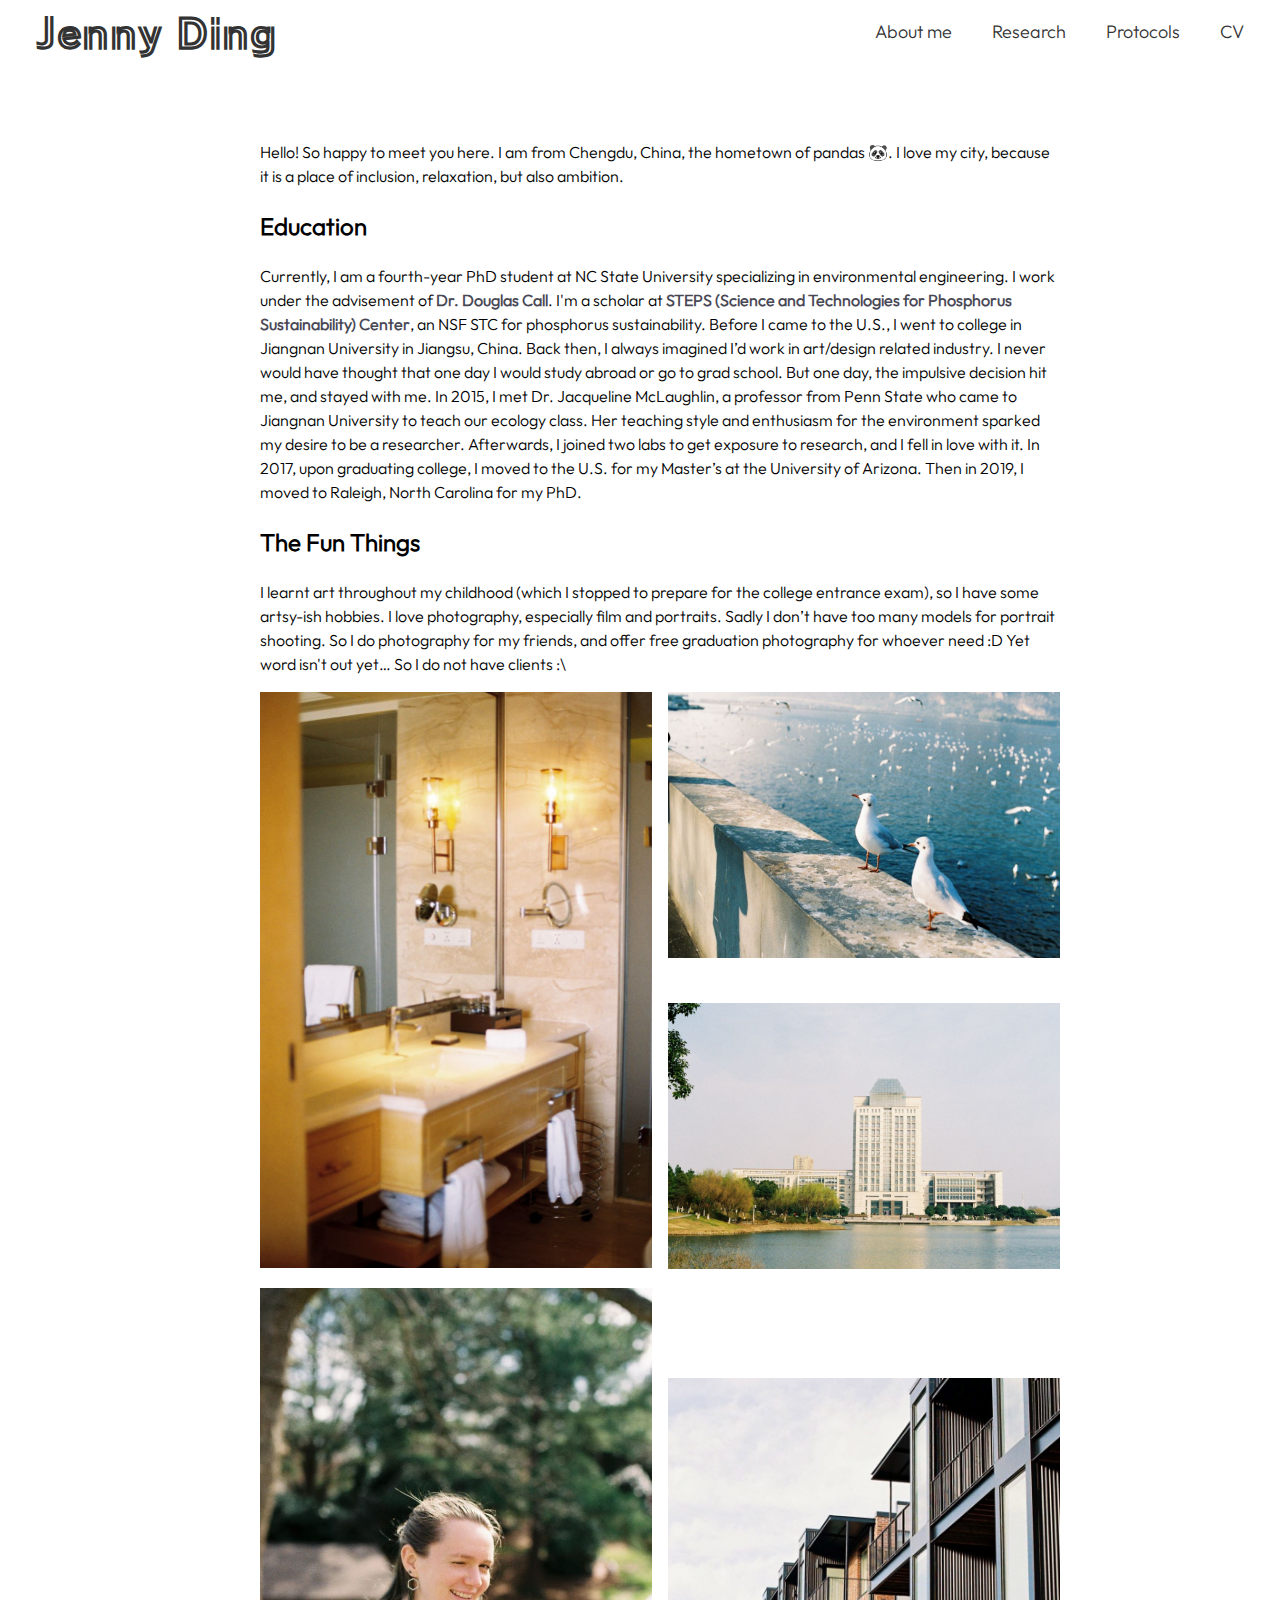
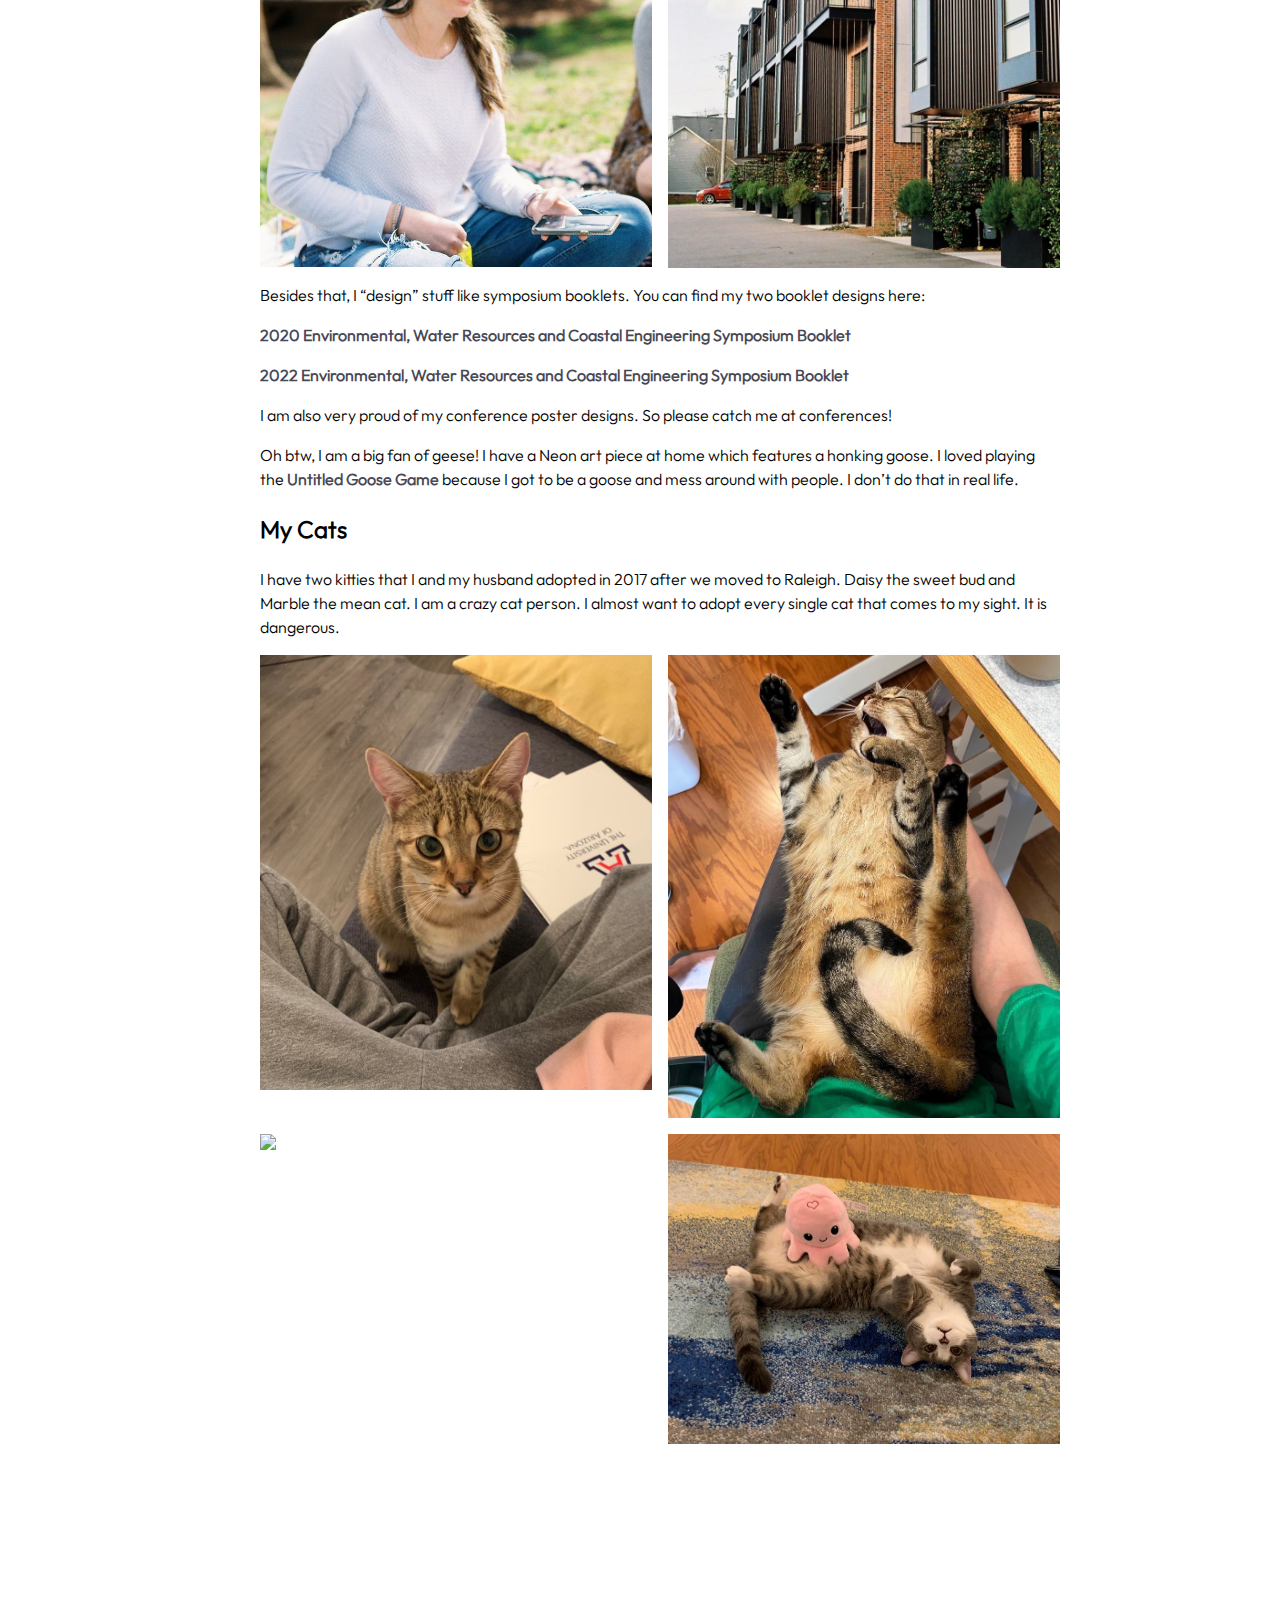
==== commit 6e300ec2: "Update content" ====
--- a/about.html
+++ b/about.html
@@ -30,13 +30,15 @@
             <p>Currently, I am a fourth-year PhD student at NC State University specializing in
                 environmental engineering. I work under the advisement of <a
                     href="https://sites.google.com/ncsu.edu/the-call-lab/home">Dr. Douglas Call</a>.
+                I'm a scholar at <a href="https://steps-center.org/">STEPS (Science and Technologies for Phosphorus
+                    Sustainability) Center</a>, an NSF STC for phosphorus sustainability.
                 Before I came to the U.S., I went
                 to college in Jiangnan University in Jiangsu, China. Back then, I always imagined I’d
-                work in art/design related industry (haha to that). I never would have thought that one
+                work in art/design related industry. I never would have thought that one
                 day I would study abroad or go to grad school. But one day, the impulsive decision hit
                 me, and stayed with me. In 2015, I met Dr. Jacqueline McLaughlin, a professor from
                 Penn State who came to Jiangnan University to teach our ecology class. Her teaching
-                style and enthusiasm for the environment lit the first sparkle for my vision of being a
+                style and enthusiasm for the environment sparked my desire to be a
                 researcher. Afterwards, I joined two labs to get exposure to research, and I fell in love
                 with it. In 2017, upon graduating college, I moved to the U.S. for my Master’s at the
                 University of Arizona. Then in 2019, I moved to Raleigh, North Carolina for my PhD.
@@ -78,8 +80,8 @@
             </p>
             <p>
                 Oh btw, I am a big fan of geese! I have a Neon art piece at home which features a
-                honking goose. I loved playing the Untitled Goose Game (https://goose.game/) because
-                I got to be a mean goose that messed up human’s properties. I don’t do that in real life.
+                honking goose. I loved playing the <a href="https://goose.game">Untitled Goose Game</a> because
+                I got to be a goose and mess around with people. I don’t do that in real life.
             </p>
 
             <h2>My Cats</h2>
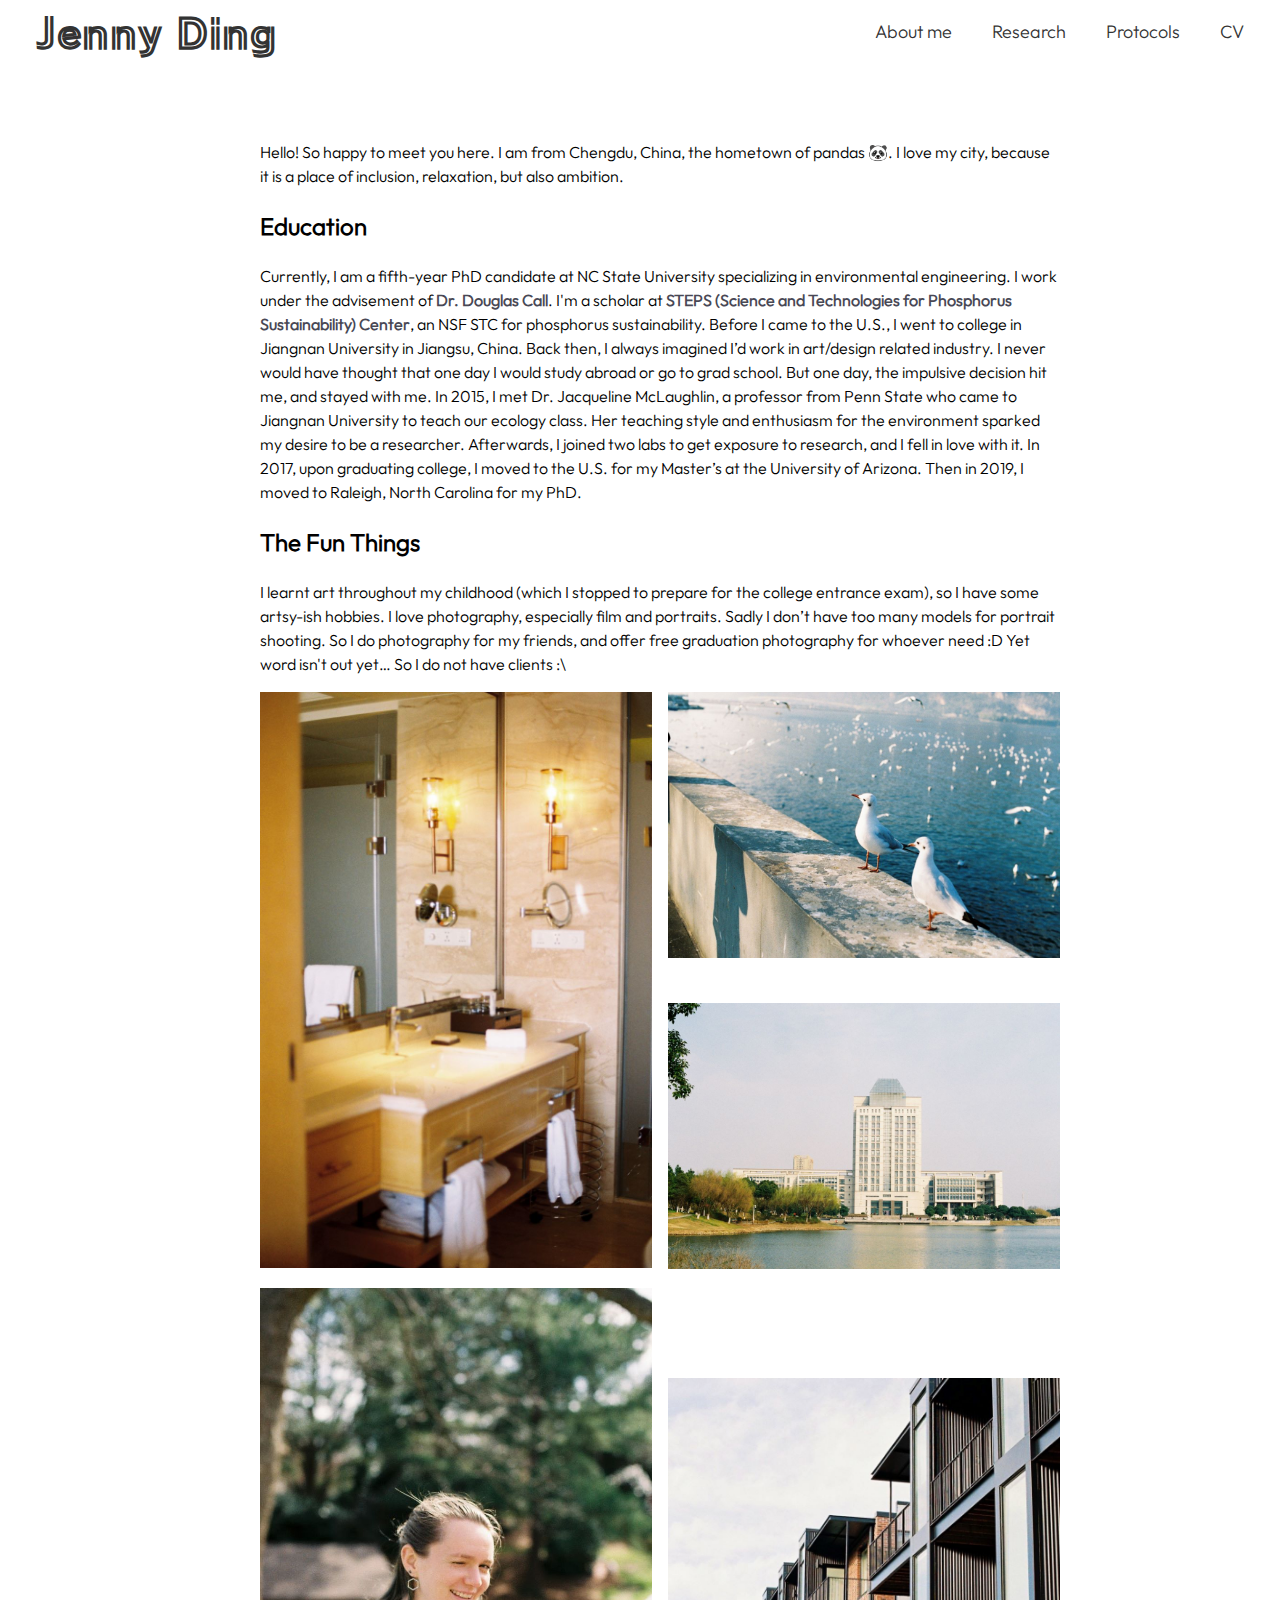
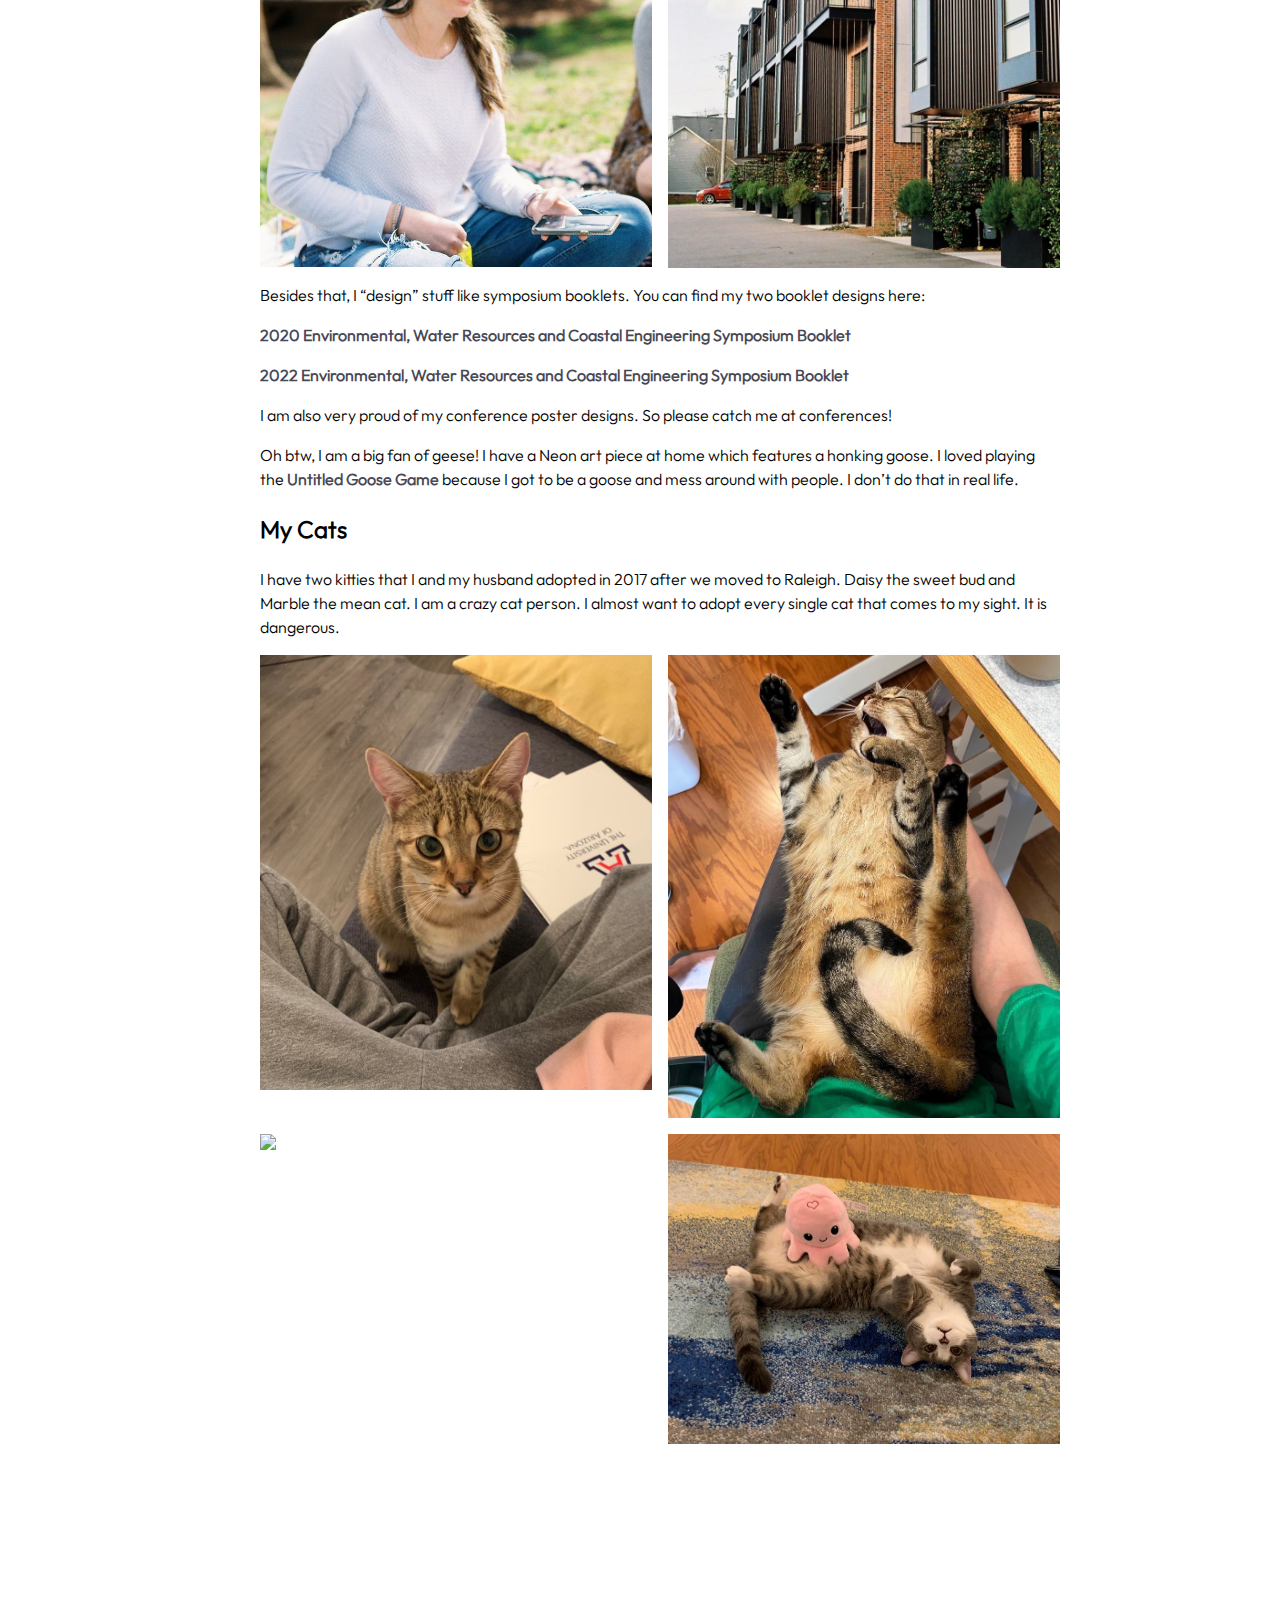
==== commit 6b61ce79: "Update fifth year" ====
--- a/about.html
+++ b/about.html
@@ -27,7 +27,7 @@
             </p>
 
             <h2>Education</h2>
-            <p>Currently, I am a fourth-year PhD student at NC State University specializing in
+            <p>Currently, I am a fifth-year PhD candidate at NC State University specializing in
                 environmental engineering. I work under the advisement of <a
                     href="https://sites.google.com/ncsu.edu/the-call-lab/home">Dr. Douglas Call</a>.
                 I'm a scholar at <a href="https://steps-center.org/">STEPS (Science and Technologies for Phosphorus
@@ -100,4 +100,4 @@
     </div>
 </body>
 
-</html>+</html>
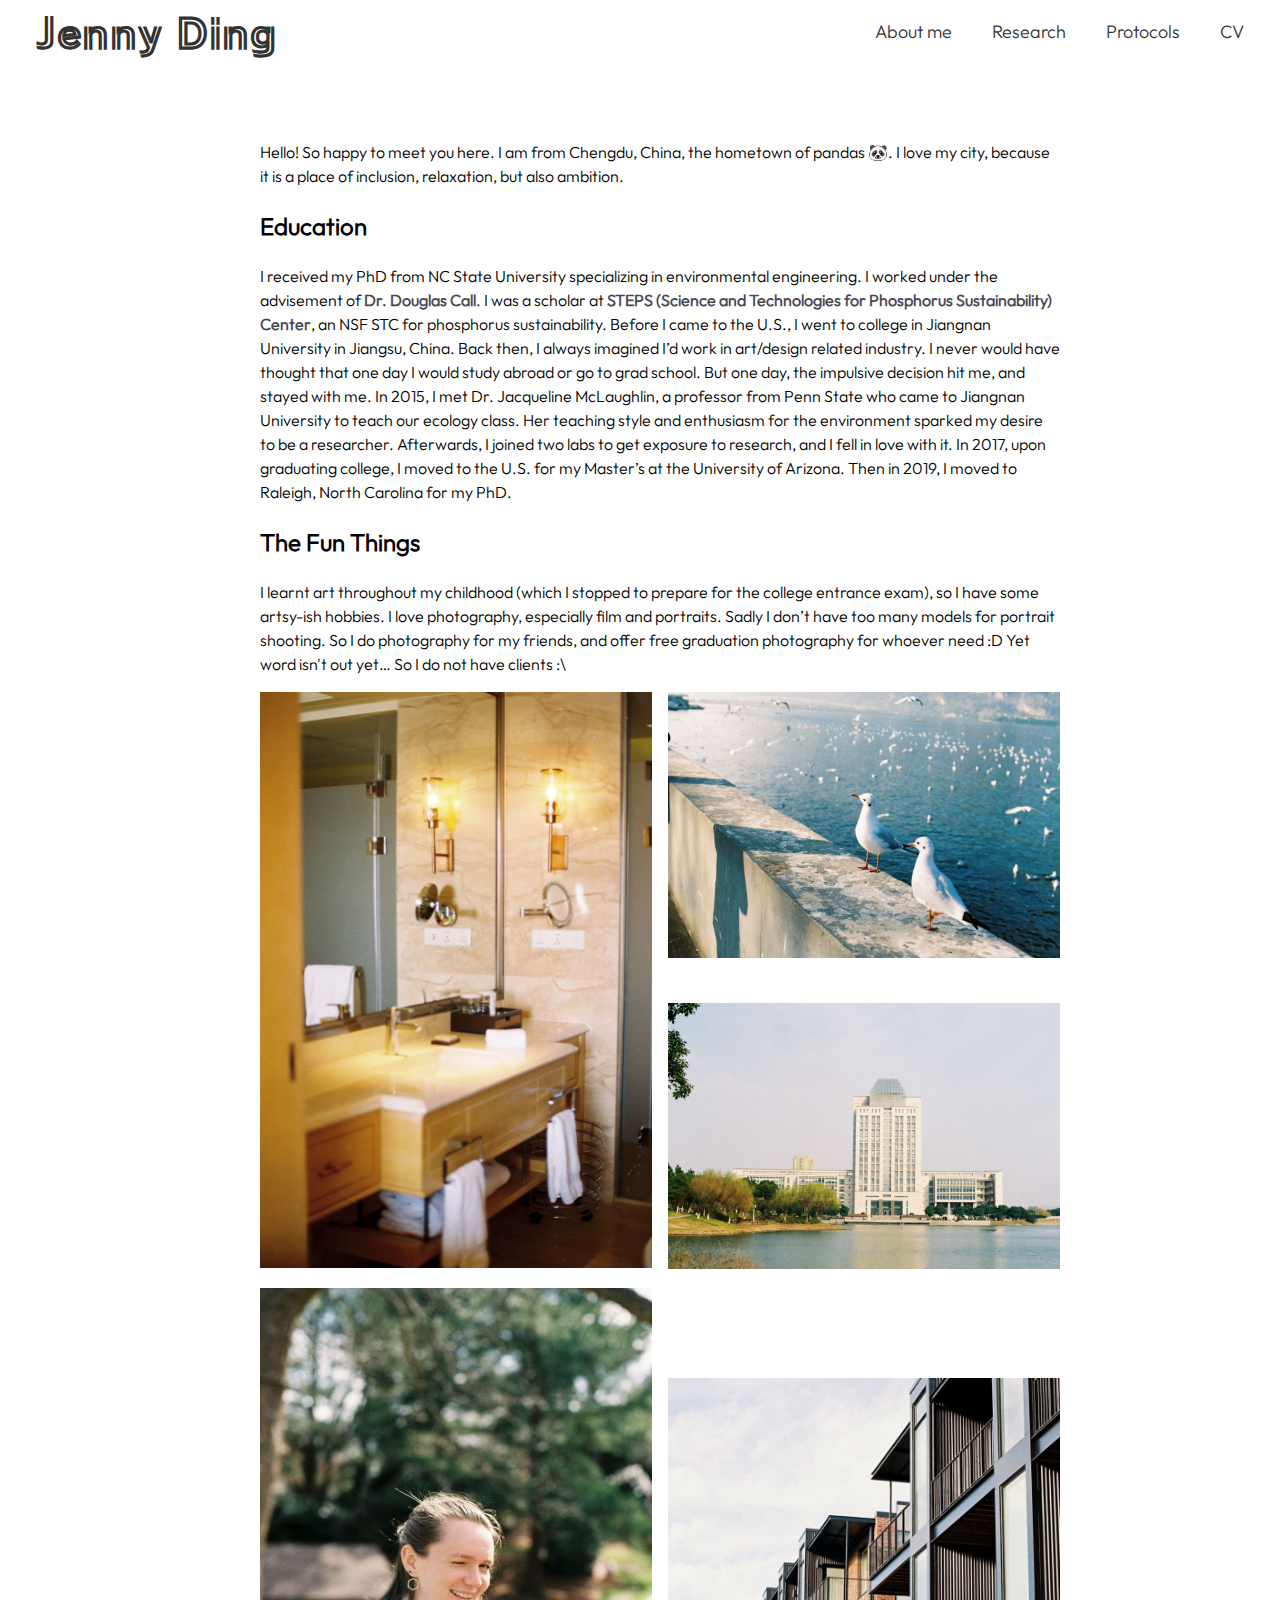
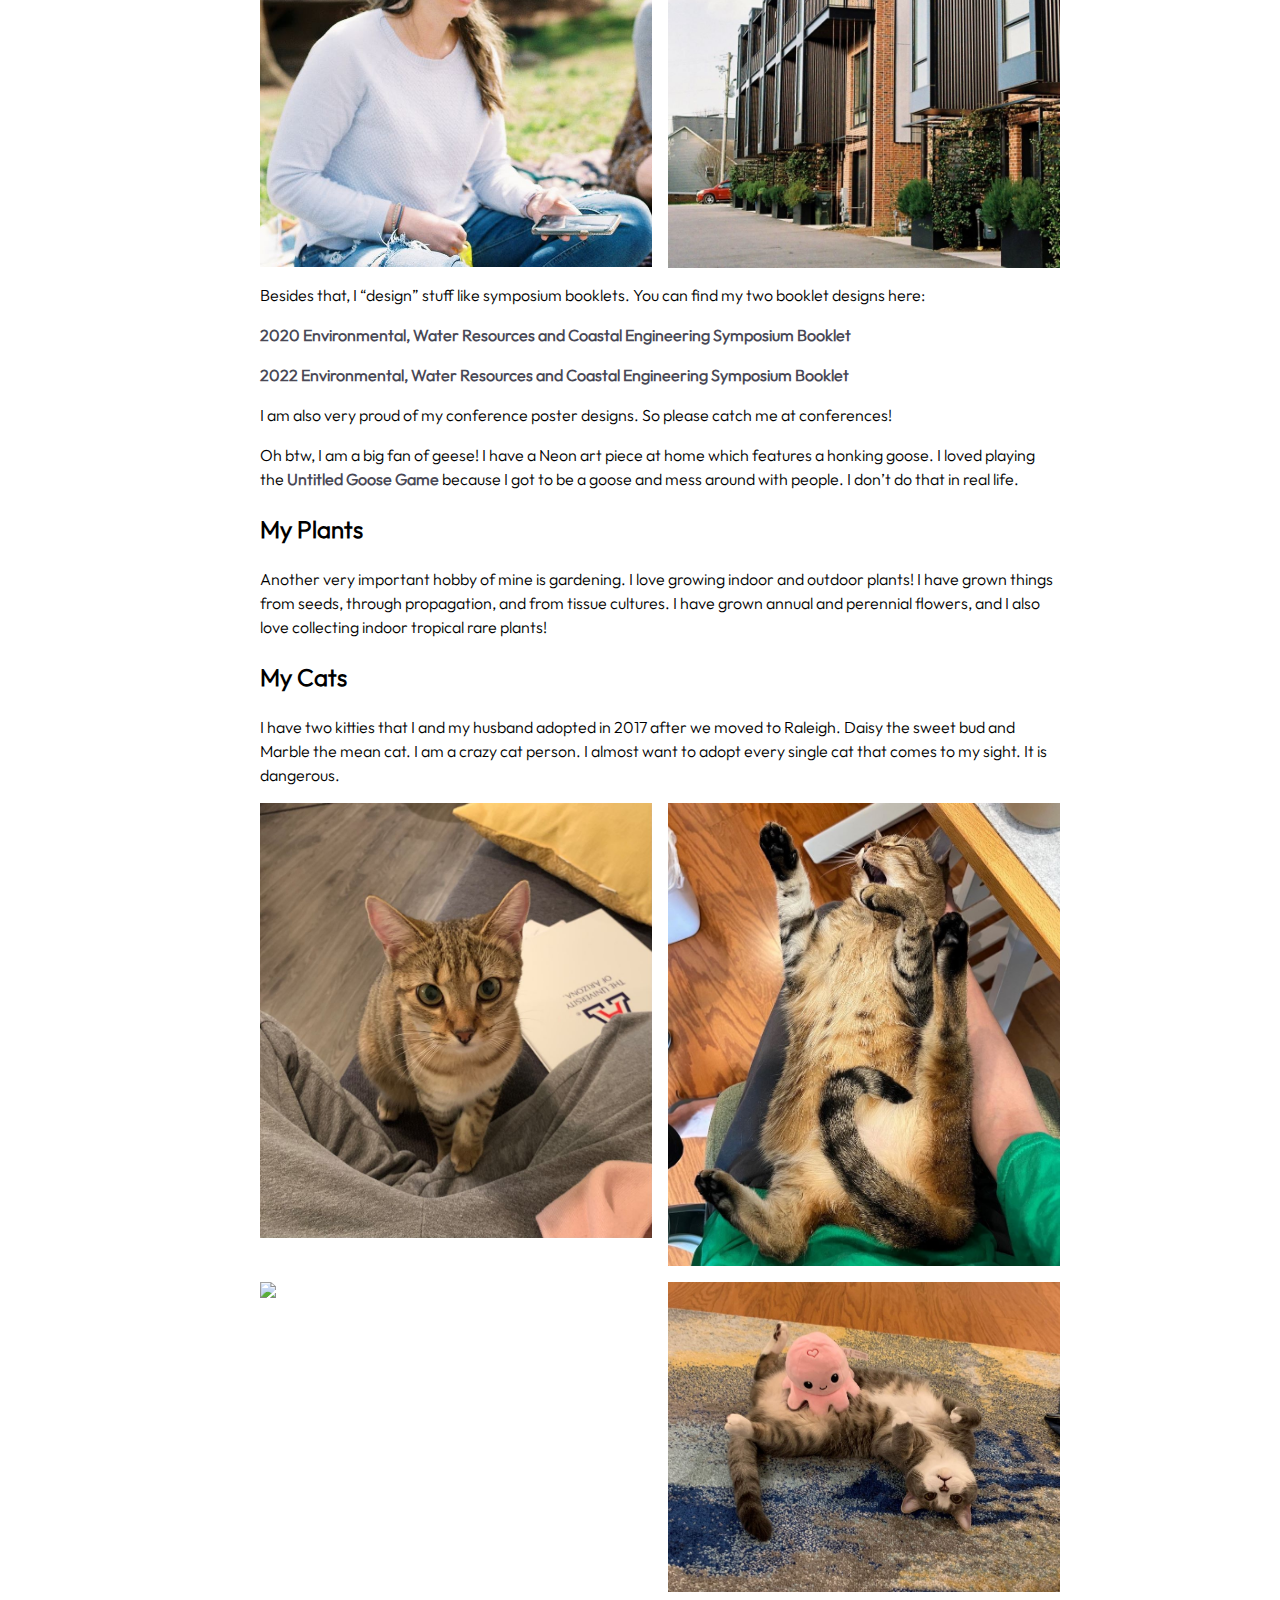
==== commit d5e301b8: "post graduation change" ====
--- a/about.html
+++ b/about.html
@@ -12,7 +12,7 @@
     <div class="topnav">
         <a class="name" href="./index.html">Jenny Ding</a>
         <div class="restnav">
-            <a href="https://drive.google.com/file/d/19vHNcDlh06zVqqDDx672sf7LNpRK-oci/view">CV</a>
+            <a href="https://drive.google.com/file/d/1mySIhqRN4PnGXINLwdLm-qd3uB_FsjGl/view?usp=drive_link">CV</a>
             <a href="./protocols.html">Protocols</a>
             <a href="./research.html">Research</a>
             <a href="./about.html">About me</a>
@@ -27,10 +27,10 @@
             </p>
 
             <h2>Education</h2>
-            <p>Currently, I am a fifth-year PhD candidate at NC State University specializing in
-                environmental engineering. I work under the advisement of <a
+            <p>I received my PhD from NC State University specializing in
+                environmental engineering. I worked under the advisement of <a
                     href="https://sites.google.com/ncsu.edu/the-call-lab/home">Dr. Douglas Call</a>.
-                I'm a scholar at <a href="https://steps-center.org/">STEPS (Science and Technologies for Phosphorus
+                I was a scholar at <a href="https://steps-center.org/">STEPS (Science and Technologies for Phosphorus
                     Sustainability) Center</a>, an NSF STC for phosphorus sustainability.
                 Before I came to the U.S., I went
                 to college in Jiangnan University in Jiangsu, China. Back then, I always imagined I’d
@@ -83,6 +83,12 @@
                 honking goose. I loved playing the <a href="https://goose.game">Untitled Goose Game</a> because
                 I got to be a goose and mess around with people. I don’t do that in real life.
             </p>
+            <h2>My Plants</h2>    
+            <p>
+                Another very important hobby of mine is gardening. I love growing indoor and outdoor plants!
+                I have grown things from seeds, through propagation, and from tissue cultures. I have grown annual and perennial flowers,
+                and I also love collecting indoor tropical rare plants!
+            </p>
 
             <h2>My Cats</h2>
             <p>
@@ -90,12 +96,14 @@
                 Daisy the sweet bud and Marble the mean cat. I am a crazy cat person. I almost want to
                 adopt every single cat that comes to my sight. It is dangerous.
             </p>
+            <p>
             <div class="kitty-grid">
                 <img class="daisy1" src="./assets/daisy1.jpg" />
                 <img class="daisy2" src="./assets/daisy2.jpg" />
                 <img class="marble1" src="./assets/marble1.jpg" />
                 <img class="marble2" src="./assets/marble2.jpg" />
             </div>
+            </p>
         </div>
     </div>
 </body>
